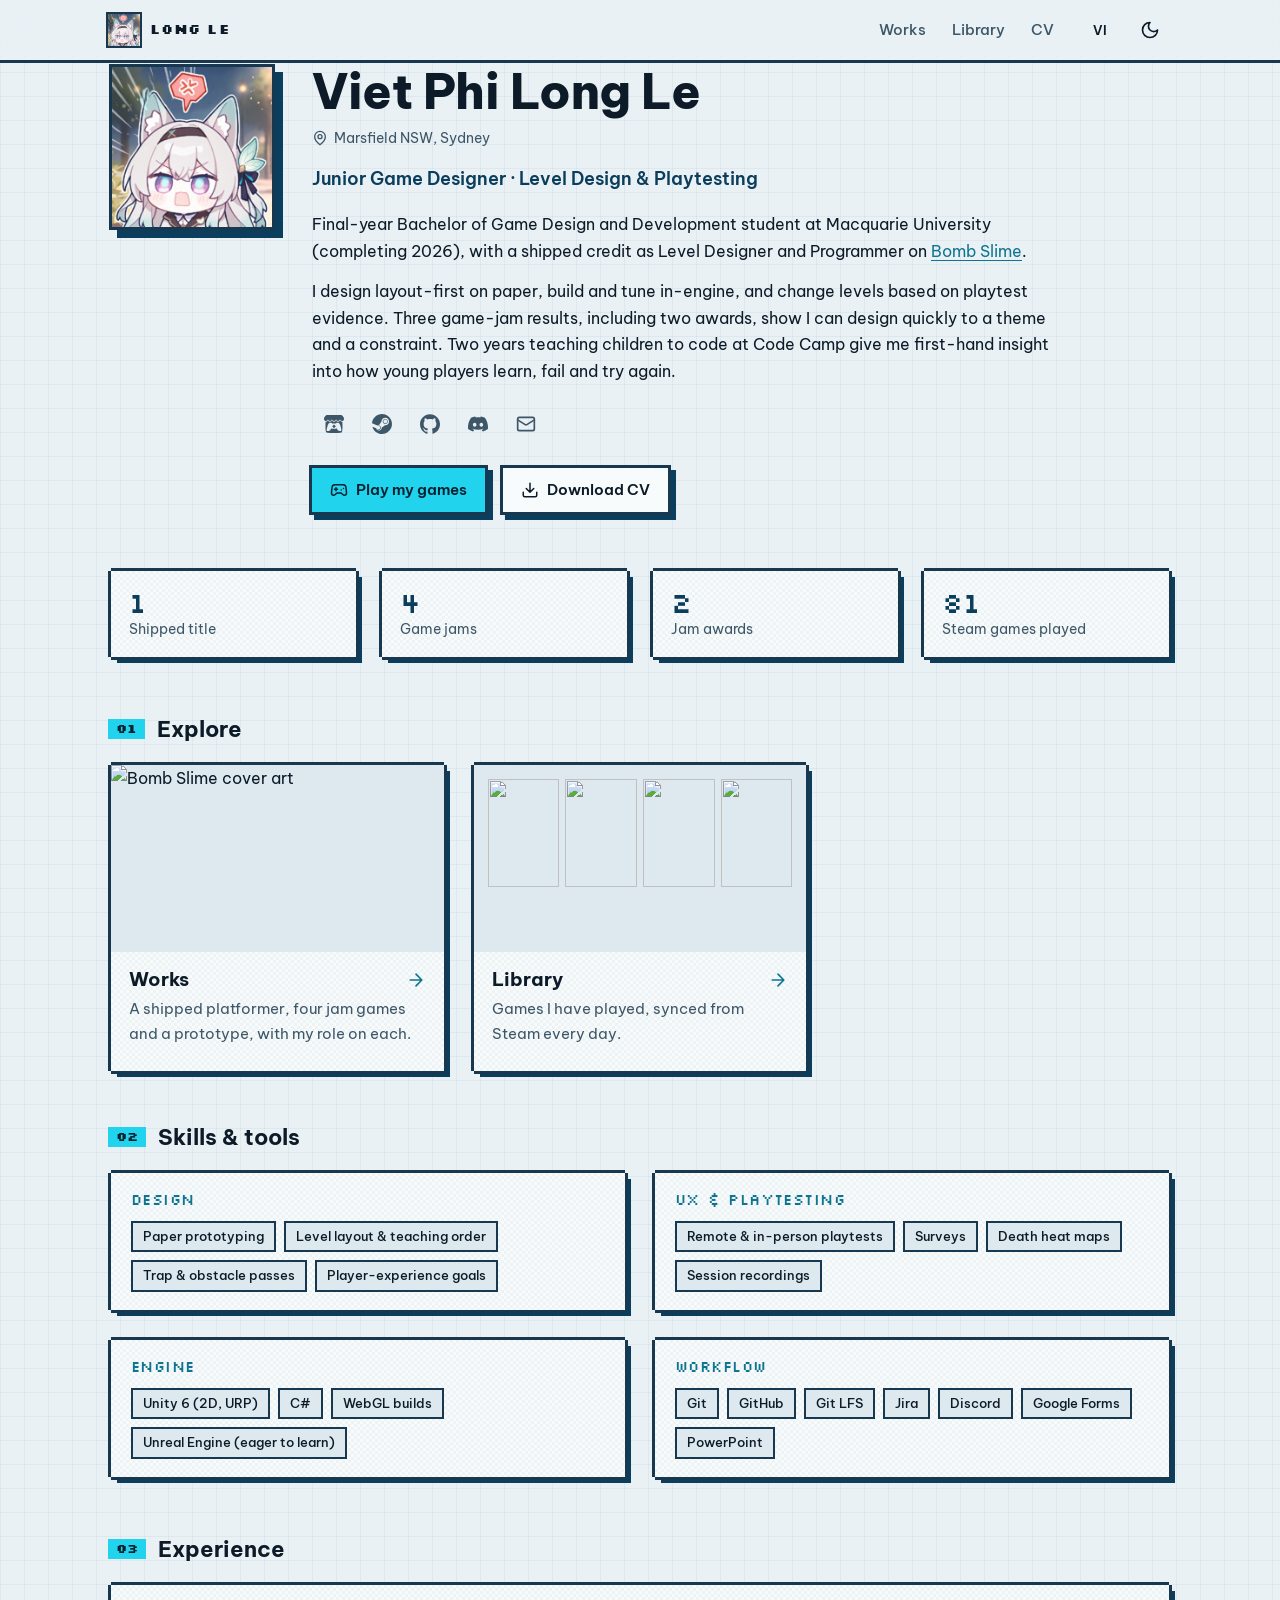
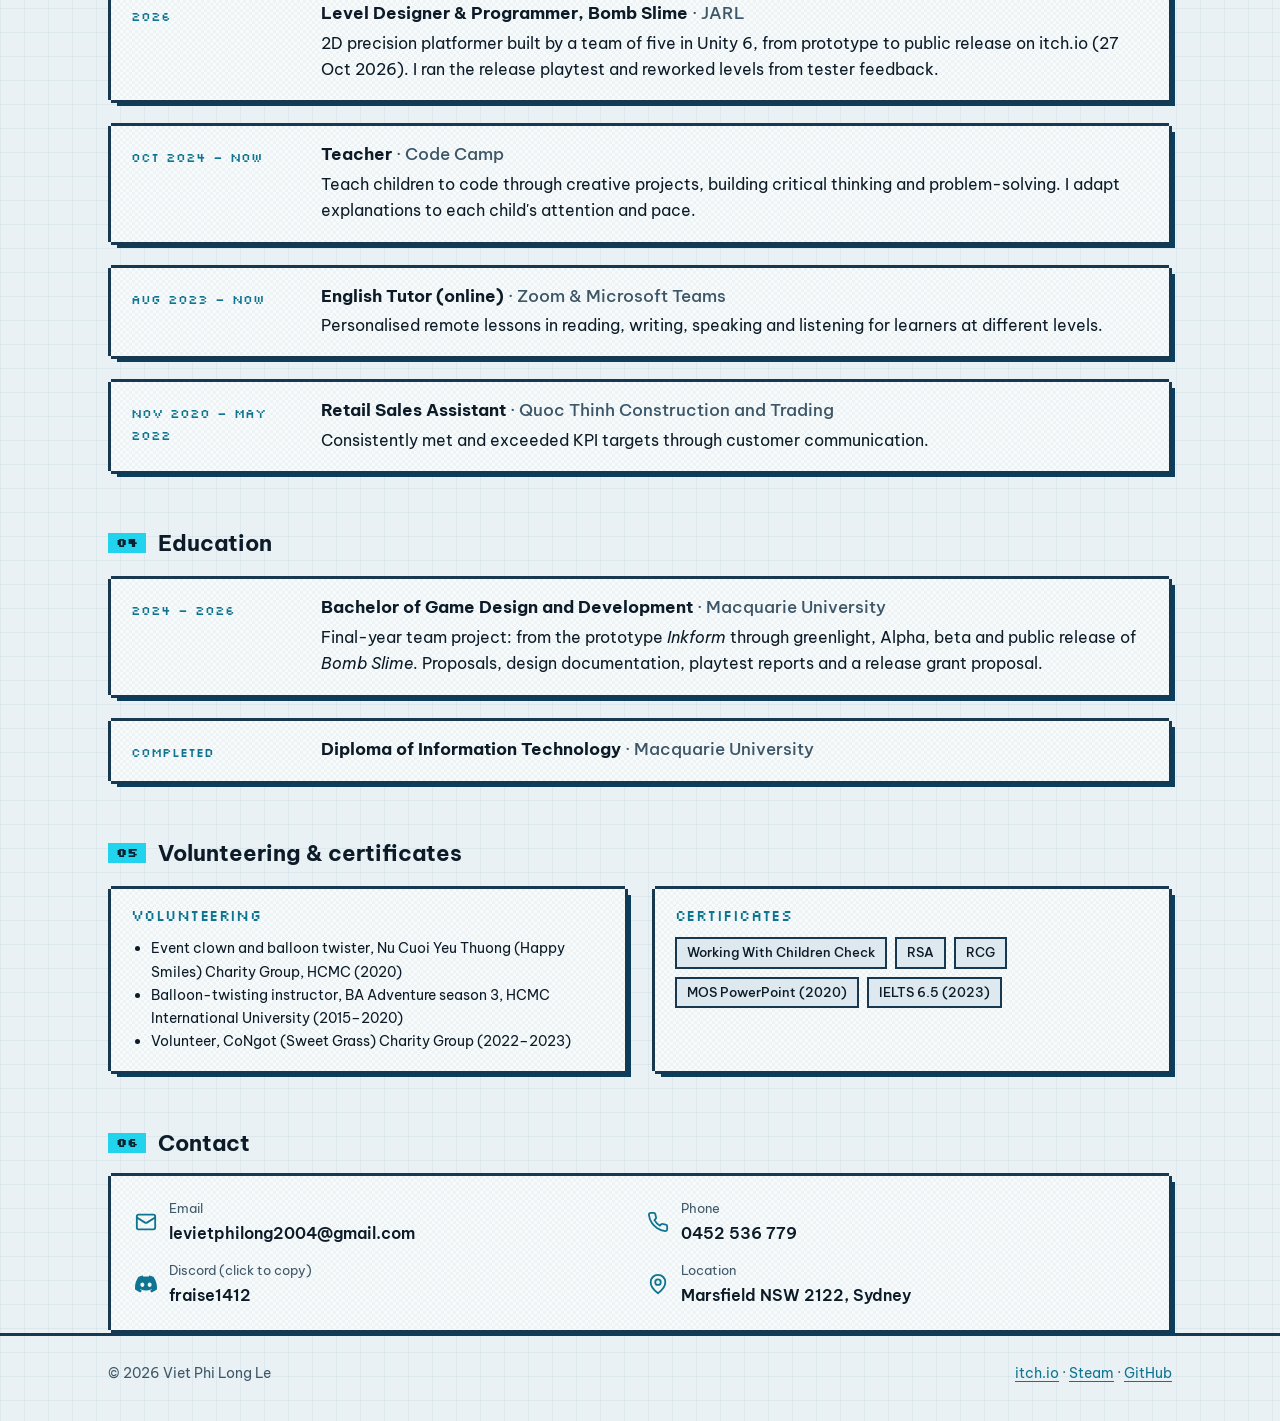
==== index.html @ 23b7ee4c "Initial portfolio site with Steam library sync Static HTML/CSS/JS portfolio (Home, Works, Library, h" ====
<!doctype html>
<html lang="en" data-title-key="home.title">
<head>
  <meta charset="utf-8">
  <meta name="viewport" content="width=device-width, initial-scale=1">
  <title>Viet Phi Long Le · Junior Game Designer</title>
  <meta name="description" content="Viet Phi Long Le: junior game designer in Sydney focused on level design and playtesting. Level Designer & Programmer on Bomb Slime.">
  <meta property="og:title" content="Viet Phi Long Le · Junior Game Designer">
  <meta property="og:description" content="Level design & playtesting. Shipped Bomb Slime (2026), three game jams, two awards.">
  <meta property="og:image" content="assets/avatar.jpg">
  <link rel="icon" href="assets/avatar.jpg">
  <script>
    (() => { let t = null; try { t = localStorage.getItem('theme'); } catch {}
      if (!t) t = matchMedia('(prefers-color-scheme: dark)').matches ? 'dark' : 'light';
      document.documentElement.dataset.theme = t; })();
  </script>
  <link rel="preconnect" href="https://fonts.googleapis.com">
  <link rel="preconnect" href="https://fonts.gstatic.com" crossorigin>
  <link href="https://fonts.googleapis.com/css2?family=Be+Vietnam+Pro:wght@400;500;600;700;800&family=Silkscreen&display=swap&subset=vietnamese" rel="stylesheet">
  <link rel="stylesheet" href="styles.css">
</head>
<body>
  <a class="skip" href="#main" data-i18n="nav.skip">Skip to content</a>

  <header class="site-header">
    <nav class="container nav" aria-label="Main">
      <a class="brand" href="./"><img src="assets/avatar.jpg" alt="" width="32" height="32"><span>Long Le</span></a>
      <ul class="nav-links">
        <li><a href="works.html" data-i18n="nav.works">Works</a></li>
        <li><a href="library.html" data-i18n="nav.library">Library</a></li>
        <li data-blog hidden><a href="blog.html" data-i18n="nav.blog">Blog</a></li>
        <li><a href="assets/Viet-Phi-Long-Le-CV.pdf" download data-i18n="nav.cv">CV</a></li>
      </ul>
      <div class="nav-tools">
        <button class="icon-btn" type="button" data-lang-toggle>VI</button>
        <button class="icon-btn" type="button" data-theme-toggle aria-label="Switch theme">
          <svg class="theme-icon-light" aria-hidden="true"><use href="#i-moon"/></svg>
          <svg class="theme-icon-dark" aria-hidden="true"><use href="#i-sun"/></svg>
        </button>
      </div>
    </nav>
  </header>

  <main id="main" class="container">
    <!-- Hero -->
    <section class="hero" aria-labelledby="name">
      <img class="avatar" src="assets/avatar.jpg" alt="Long's avatar" width="160" height="160" data-i18n-attr="alt:home.avatarAlt">
      <div>
        <h1 id="name">Viet Phi Long Le</h1>
        <div class="loc"><svg aria-hidden="true"><use href="#i-pin"/></svg><span data-i18n="home.loc">Marsfield NSW, Sydney</span></div>
        <p class="role" data-i18n="home.role">Junior Game Designer · Level Design &amp; Playtesting</p>
        <div class="intro">
          <p data-i18n-html="home.intro1">Final-year Bachelor of Game Design and Development student at Macquarie University (completing 2026), with a shipped credit as Level Designer and Programmer on <a href="works.html#bomb-slime">Bomb Slime</a>.</p>
          <p data-i18n="home.intro2">I design layout-first on paper, build and tune in-engine, and change levels based on playtest evidence. Three game-jam results, including two awards, show I can design quickly to a theme and a constraint. Two years teaching children to code at Code Camp give me first-hand insight into how young players learn, fail and try again.</p>
        </div>
        <div class="socials">
          <a class="icon-btn" href="https://lxzero1412.itch.io" target="_blank" rel="noopener" aria-label="itch.io"><svg aria-hidden="true"><use href="#i-itch"/></svg></a>
          <a class="icon-btn" href="https://steamcommunity.com/id/lxzero/" target="_blank" rel="noopener" aria-label="Steam"><svg aria-hidden="true"><use href="#i-steam"/></svg></a>
          <a class="icon-btn" href="https://github.com/Lxzero3101" target="_blank" rel="noopener" aria-label="GitHub"><svg aria-hidden="true"><use href="#i-github"/></svg></a>
          <button class="icon-btn" type="button" data-copy="fraise1412" aria-label="Copy Discord username fraise1412" data-i18n-attr="aria-label:home.discordCopy"><svg aria-hidden="true"><use href="#i-discord"/></svg></button>
          <a class="icon-btn" href="mailto:levietphilong2004@gmail.com" aria-label="Email"><svg aria-hidden="true"><use href="#i-mail"/></svg></a>
        </div>
        <div class="hero-cta">
          <a class="btn" href="https://lxzero1412.itch.io" target="_blank" rel="noopener"><svg aria-hidden="true"><use href="#i-gamepad"/></svg><span data-i18n="home.ctaPlay">Play my games</span></a>
          <a class="btn ghost" href="assets/Viet-Phi-Long-Le-CV.pdf" download><svg aria-hidden="true"><use href="#i-download"/></svg><span data-i18n="home.ctaCv">Download CV</span></a>
        </div>
      </div>
    </section>

    <!-- Stats -->
    <section class="section" aria-label="Highlights" data-i18n-attr="aria-label:home.highlights">
      <div class="stats">
        <div class="px stat"><div class="num">1</div><div class="lbl" data-i18n="home.statShipped">Shipped title</div></div>
        <div class="px stat"><div class="num">4</div><div class="lbl" data-i18n="home.statJams">Game jams</div></div>
        <div class="px stat"><div class="num">2</div><div class="lbl" data-i18n="home.statAwards">Jam awards</div></div>
        <div class="px stat"><div class="num" data-game-count>—</div><div class="lbl" data-i18n="home.statGames">Steam games played</div></div>
      </div>
    </section>

    <!-- Explore -->
    <section class="section" aria-labelledby="explore">
      <h2 class="section-title" id="explore"><span class="idx">01</span><span data-i18n="home.explore">Explore</span></h2>
      <div class="grid grid-3">
        <a class="px explore-card" href="works.html">
          <div class="cover"><img src="https://img.itch.zone/aW1nLzMxNDIzMzM5LnBuZw==/original/kqlQGv.png" alt="Bomb Slime cover art" loading="lazy"></div>
          <div class="body">
            <h3><span data-i18n="nav.works">Works</span><svg aria-hidden="true"><use href="#i-arrow"/></svg></h3>
            <p data-i18n="home.worksDesc">A shipped platformer, four jam games and a prototype, with my role on each.</p>
          </div>
        </a>
        <a class="px explore-card" href="library.html">
          <div class="cover mini-covers" data-mini-covers aria-hidden="true"><div></div><div></div><div></div><div></div></div>
          <div class="body">
            <h3><span data-i18n="nav.library">Library</span><svg aria-hidden="true"><use href="#i-arrow"/></svg></h3>
            <p data-i18n="home.libraryDesc">Games I have played, synced from Steam every day.</p>
          </div>
        </a>
        <a class="px explore-card" href="blog.html" data-blog hidden>
          <div class="body">
            <h3><span data-i18n="nav.blog">Blog</span><svg aria-hidden="true"><use href="#i-arrow"/></svg></h3>
            <p data-i18n="home.blogDesc">Devlogs, design notes and game reviews.</p>
          </div>
        </a>
      </div>
    </section>

    <!-- Skills -->
    <section class="section" aria-labelledby="skills">
      <h2 class="section-title" id="skills"><span class="idx">02</span><span data-i18n="home.skills">Skills &amp; tools</span></h2>
      <div class="grid grid-2">
        <div class="px skill-group">
          <h3 data-i18n="skills.design">Design</h3>
          <div class="tags">
            <span class="tag" data-i18n="skills.d1">Paper prototyping</span>
            <span class="tag" data-i18n="skills.d2">Level layout &amp; teaching order</span>
            <span class="tag" data-i18n="skills.d3">Trap &amp; obstacle passes</span>
            <span class="tag" data-i18n="skills.d4">Player-experience goals</span>
          </div>
        </div>
        <div class="px skill-group">
          <h3 data-i18n="skills.ux">UX &amp; playtesting</h3>
          <div class="tags">
            <span class="tag" data-i18n="skills.u1">Remote &amp; in-person playtests</span>
            <span class="tag" data-i18n="skills.u2">Surveys</span>
            <span class="tag" data-i18n="skills.u3">Death heat maps</span>
            <span class="tag" data-i18n="skills.u4">Session recordings</span>
          </div>
        </div>
        <div class="px skill-group">
          <h3 data-i18n="skills.engine">Engine</h3>
          <div class="tags">
            <span class="tag">Unity 6 (2D, URP)</span>
            <span class="tag">C#</span>
            <span class="tag" data-i18n="skills.e3">WebGL builds</span>
            <span class="tag" data-i18n="skills.e4">Unreal Engine (eager to learn)</span>
          </div>
        </div>
        <div class="px skill-group">
          <h3 data-i18n="skills.workflow">Workflow</h3>
          <div class="tags">
            <span class="tag">Git</span><span class="tag">GitHub</span><span class="tag">Git LFS</span>
            <span class="tag">Jira</span><span class="tag">Discord</span><span class="tag">Google Forms</span><span class="tag">PowerPoint</span>
          </div>
        </div>
      </div>
    </section>

    <!-- Experience -->
    <section class="section" aria-labelledby="experience">
      <h2 class="section-title" id="experience"><span class="idx">03</span><span data-i18n="home.experience">Experience</span></h2>
      <ol class="timeline">
        <li class="px tl-item">
          <div class="tl-date">2026</div>
          <div>
            <h3><span data-i18n="exp.bsRole">Level Designer &amp; Programmer, Bomb Slime</span> <span class="org">· JARL</span></h3>
            <p data-i18n="exp.bsDesc">2D precision platformer built by a team of five in Unity 6, from prototype to public release on itch.io (27 Oct 2026). I ran the release playtest and reworked levels from tester feedback.</p>
          </div>
        </li>
        <li class="px tl-item">
          <div class="tl-date" data-i18n="exp.ccDate">Oct 2024 – now</div>
          <div>
            <h3><span data-i18n="exp.ccRole">Teacher</span> <span class="org">· Code Camp</span></h3>
            <p data-i18n="exp.ccDesc">Teach children to code through creative projects, building critical thinking and problem-solving. I adapt explanations to each child's attention and pace.</p>
          </div>
        </li>
        <li class="px tl-item">
          <div class="tl-date" data-i18n="exp.etDate">Aug 2023 – now</div>
          <div>
            <h3><span data-i18n="exp.etRole">English Tutor (online)</span> <span class="org">· Zoom &amp; Microsoft Teams</span></h3>
            <p data-i18n="exp.etDesc">Personalised remote lessons in reading, writing, speaking and listening for learners at different levels.</p>
          </div>
        </li>
        <li class="px tl-item">
          <div class="tl-date" data-i18n="exp.rsDate">Nov 2020 – May 2022</div>
          <div>
            <h3><span data-i18n="exp.rsRole">Retail Sales Assistant</span> <span class="org">· Quoc Thinh Construction and Trading</span></h3>
            <p data-i18n="exp.rsDesc">Consistently met and exceeded KPI targets through customer communication.</p>
          </div>
        </li>
      </ol>
    </section>

    <!-- Education -->
    <section class="section" aria-labelledby="education">
      <h2 class="section-title" id="education"><span class="idx">04</span><span data-i18n="home.education">Education</span></h2>
      <ol class="timeline">
        <li class="px tl-item">
          <div class="tl-date">2024 – 2026</div>
          <div>
            <h3><span data-i18n="edu.bRole">Bachelor of Game Design and Development</span> <span class="org">· Macquarie University</span></h3>
            <p data-i18n-html="edu.bDesc">Final-year team project: from the prototype <em>Inkform</em> through greenlight, Alpha, beta and public release of <em>Bomb Slime</em>. Proposals, design documentation, playtest reports and a release grant proposal.</p>
          </div>
        </li>
        <li class="px tl-item">
          <div class="tl-date" data-i18n="edu.dDate">Completed</div>
          <div>
            <h3><span data-i18n="edu.dRole">Diploma of Information Technology</span> <span class="org">· Macquarie University</span></h3>
          </div>
        </li>
      </ol>
    </section>

    <!-- Volunteering -->
    <section class="section" aria-labelledby="volunteering">
      <h2 class="section-title" id="volunteering"><span class="idx">05</span><span data-i18n="home.volunteering">Volunteering &amp; certificates</span></h2>
      <div class="grid grid-2">
        <div class="px skill-group">
          <h3 data-i18n="vol.title">Volunteering</h3>
          <ul class="small" style="margin:0;padding-left:20px">
            <li data-i18n="vol.v1">Event clown and balloon twister, Nu Cuoi Yeu Thuong (Happy Smiles) Charity Group, HCMC (2020)</li>
            <li data-i18n="vol.v2">Balloon-twisting instructor, BA Adventure season 3, HCMC International University (2015–2020)</li>
            <li data-i18n="vol.v3">Volunteer, CoNgot (Sweet Grass) Charity Group (2022–2023)</li>
          </ul>
        </div>
        <div class="px skill-group">
          <h3 data-i18n="vol.certs">Certificates</h3>
          <div class="tags">
            <span class="tag" data-i18n="vol.c1">Working With Children Check</span>
            <span class="tag">RSA</span><span class="tag">RCG</span>
            <span class="tag">MOS PowerPoint (2020)</span>
            <span class="tag">IELTS 6.5 (2023)</span>
          </div>
        </div>
      </div>
    </section>

    <!-- Contact -->
    <section class="section" aria-labelledby="contact">
      <h2 class="section-title" id="contact"><span class="idx">06</span><span data-i18n="home.contact">Contact</span></h2>
      <div class="px contact">
        <div class="contact-row"><svg aria-hidden="true"><use href="#i-mail"/></svg><div><span class="k" data-i18n="contact.email">Email</span><a class="v" href="mailto:levietphilong2004@gmail.com">levietphilong2004@gmail.com</a></div></div>
        <div class="contact-row"><svg aria-hidden="true"><use href="#i-phone"/></svg><div><span class="k" data-i18n="contact.phone">Phone</span><a class="v" href="tel:+61452536779">0452 536 779</a></div></div>
        <div class="contact-row"><svg aria-hidden="true"><use href="#i-discord"/></svg><div><span class="k" data-i18n="contact.discord">Discord (click to copy)</span><button class="v copy-btn" type="button" data-copy="fraise1412">fraise1412</button></div></div>
        <div class="contact-row"><svg aria-hidden="true"><use href="#i-pin"/></svg><div><span class="k" data-i18n="contact.location">Location</span><span class="v">Marsfield NSW 2122, Sydney</span></div></div>
      </div>
    </section>
  </main>

  <footer class="site-footer">
    <div class="container">
      <span>© <span data-year>2026</span> Viet Phi Long Le</span>
      <span><a href="https://lxzero1412.itch.io" target="_blank" rel="noopener">itch.io</a> · <a href="https://steamcommunity.com/id/lxzero/" target="_blank" rel="noopener">Steam</a> · <a href="https://github.com/Lxzero3101" target="_blank" rel="noopener">GitHub</a></span>
    </div>
  </footer>

  <script src="i18n.js"></script>
  <script src="script.js"></script>
  <script>
    // Home: show Steam game count + four most recently played covers.
    fetch('data/steam-library.json').then((r) => r.json()).then((games) => {
      document.querySelector('[data-game-count]').textContent = games.length;
      const recent = [...games].sort((a, b) => (b.lastPlayedAt || '').localeCompare(a.lastPlayedAt || '')).slice(0, 4);
      document.querySelectorAll('[data-mini-covers] div').forEach((cell, i) => {
        const g = recent[i]; if (!g) return;
        const img = new Image(); img.alt = ''; img.loading = 'lazy'; img.src = g.cover;
        img.onerror = () => { if (img.src !== g.coverFallback) img.src = g.coverFallback; };
        cell.append(img);
      });
    }).catch(() => {});
  </script>
</body>
</html>
---- styles.css ----
/* ==========================================================================
   Viet Phi Long Le — portfolio
   Palette: dark blue + cyan with soft black/white. Pixel-framed boxes.
   ========================================================================== */

:root {
  --bg: #e9f1f5;
  --bg-grid: rgba(11, 61, 92, 0.05);
  --surface: #f8fbfc;
  --surface-2: #dde9ef;
  --text: #0c1b27;
  --muted: #3e5768;
  --line: #17384f;
  --shadow: #0b3d5c;
  --primary: #0b3d5c;
  --accent: #0e7490;          /* cyan for text on light: 5.4:1 */
  --accent-fill: #22d3ee;     /* cyan fill, always with dark text */
  --on-accent: #062230;
  --dither: rgba(11, 61, 92, 0.045);
  --focus: #0891b2;
  --px: 3px;                  /* pixel unit for frames */
  --radius: 0;
  --maxw: 1120px;
  --font: "Be Vietnam Pro", system-ui, -apple-system, "Segoe UI", sans-serif;
  --font-px: "Silkscreen", "Be Vietnam Pro", monospace;
  color-scheme: light;
}

@media (prefers-color-scheme: dark) {
  :root:not([data-theme="light"]) {
    --bg: #0b1520;
    --bg-grid: rgba(34, 211, 238, 0.035);
    --surface: #112131;
    --surface-2: #18304a;
    --text: #dce9f0;
    --muted: #9db4c4;
    --line: #2c5470;
    --shadow: #040a10;
    --primary: #7fd8ec;
    --accent: #5fdcf0;
    --accent-fill: #22d3ee;
    --on-accent: #062230;
    --dither: rgba(127, 216, 236, 0.035);
    --focus: #67e8f9;
    color-scheme: dark;
  }
}
:root[data-theme="dark"] {
  --bg: #0b1520;
  --bg-grid: rgba(34, 211, 238, 0.035);
  --surface: #112131;
  --surface-2: #18304a;
  --text: #dce9f0;
  --muted: #9db4c4;
  --line: #2c5470;
  --shadow: #040a10;
  --primary: #7fd8ec;
  --accent: #5fdcf0;
  --accent-fill: #22d3ee;
  --on-accent: #062230;
  --dither: rgba(127, 216, 236, 0.035);
  --focus: #67e8f9;
  color-scheme: dark;
}

/* ---------- base ---------- */
*, *::before, *::after { box-sizing: border-box; }
html { -webkit-text-size-adjust: 100%; scroll-behavior: smooth; }
body {
  margin: 0;
  font-family: var(--font);
  font-size: 16px;
  line-height: 1.65;
  color: var(--text);
  background-color: var(--bg);
  background-image:
    linear-gradient(var(--bg-grid) 1px, transparent 1px),
    linear-gradient(90deg, var(--bg-grid) 1px, transparent 1px);
  background-size: 24px 24px;
  transition: background-color .2s ease, color .2s ease;
}
img { max-width: 100%; display: block; }
a { color: var(--accent); text-underline-offset: 3px; }
a:hover { color: var(--primary); }
h1, h2, h3 { line-height: 1.2; margin: 0; color: var(--text); }
p { margin: 0 0 .9em; }
:focus-visible { outline: 3px solid var(--focus); outline-offset: 3px; }
[hidden] { display: none !important; }
/* The pixel font has no Vietnamese diacritics, so translated labels use the body font. */
:lang(vi) .tl-date, :lang(vi) .skill-group h3 { font-family: var(--font); font-weight: 700; letter-spacing: 0; }
.sr-only { position: absolute; width: 1px; height: 1px; overflow: hidden; clip: rect(0 0 0 0); white-space: nowrap; }
.skip { position: absolute; left: 16px; top: -60px; z-index: 50; padding: 8px 12px; background: var(--accent-fill); color: var(--on-accent); }
.skip:focus { top: 12px; }

.container { width: 100%; max-width: var(--maxw); margin: 0 auto; padding: 0 16px; }
@media (min-width: 768px) { .container { padding: 0 28px; } }

/* ---------- pixel frame ---------- */
/* Notched-corner pixel border + hard drop shadow, done with box-shadow so it never shifts layout. */
.px {
  position: relative;
  background-color: var(--surface);
  background-image: conic-gradient(var(--dither) 25%, transparent 0 50%, var(--dither) 0 75%, transparent 0);
  background-size: 6px 6px;
  margin: var(--px);
  box-shadow:
    0 calc(var(--px) * -1) 0 0 var(--line),
    0 var(--px) 0 0 var(--line),
    calc(var(--px) * -1) 0 0 0 var(--line),
    var(--px) 0 0 0 var(--line),
    calc(var(--px) * 2) calc(var(--px) * 2) 0 0 var(--shadow);
}
a.px, .px.is-link {
  display: block; color: inherit; text-decoration: none; cursor: pointer;
  transition: transform .18s ease, box-shadow .18s ease;
}
a.px:hover, .px.is-link:hover {
  transform: translate(-2px, -2px);
  box-shadow:
    0 calc(var(--px) * -1) 0 0 var(--accent),
    0 var(--px) 0 0 var(--accent),
    calc(var(--px) * -1) 0 0 0 var(--accent),
    var(--px) 0 0 0 var(--accent),
    calc(var(--px) * 3) calc(var(--px) * 3) 0 0 var(--shadow);
}

/* ---------- header ---------- */
.site-header {
  position: sticky; top: 0; z-index: 30;
  background: color-mix(in srgb, var(--bg) 88%, transparent);
  backdrop-filter: blur(8px);
  border-bottom: var(--px) solid var(--line);
}
.nav { display: flex; align-items: center; gap: 12px; min-height: 60px; flex-wrap: wrap; }
.brand { display: flex; align-items: center; gap: 10px; text-decoration: none; color: var(--text); font-weight: 700; margin-right: auto; }
.brand img { width: 32px; height: 32px; image-rendering: auto; box-shadow: 0 0 0 2px var(--line); }
.brand span { font-family: var(--font-px); font-size: 14px; letter-spacing: .02em; }
.nav-links { display: flex; gap: 2px; list-style: none; margin: 0; padding: 0; }
.nav-links a {
  display: inline-flex; align-items: center; min-height: 44px; padding: 0 12px;
  color: var(--muted); text-decoration: none; font-weight: 500; font-size: 15px;
}
.nav-links a:hover { color: var(--text); }
.nav-links a[aria-current="page"] { color: var(--text); box-shadow: inset 0 -3px 0 var(--accent-fill); }
.nav-tools { display: flex; gap: 6px; }
.icon-btn {
  display: inline-flex; align-items: center; justify-content: center; gap: 6px;
  min-width: 44px; height: 44px; padding: 0 10px; border: 0; cursor: pointer;
  background: transparent; color: var(--text); font: 600 13px var(--font);
  transition: background-color .15s ease;
}
.icon-btn:hover { background: var(--surface-2); }
.icon-btn svg { width: 20px; height: 20px; }
.theme-icon-dark { display: none; }
:root[data-theme="dark"] .theme-icon-dark { display: block; }
:root[data-theme="dark"] .theme-icon-light { display: none; }
@media (max-width: 640px) {
  .nav { padding-bottom: 4px; }
  .nav-links { order: 3; width: 100%; overflow-x: auto; margin: 0 -8px; }
}

/* ---------- common ---------- */
main { padding: 40px 0 64px; }
.section { margin-top: 56px; }
.section-title {
  display: flex; align-items: center; gap: 12px;
  font-size: 22px; font-weight: 700; margin-bottom: 20px;
}
.section-title .idx { font-family: var(--font-px); font-size: 13px; color: var(--on-accent); background: var(--accent-fill); padding: 2px 8px; }
.muted { color: var(--muted); }
.small { font-size: 14px; }
.tag {
  display: inline-block; padding: 3px 10px; font-size: 13px; font-weight: 500;
  background: var(--surface-2); color: var(--text);
  box-shadow: 0 0 0 2px var(--line);
  margin: 2px;
}
.tags { display: flex; flex-wrap: wrap; gap: 8px; }
.badge {
  display: inline-block; padding: 2px 8px; font-size: 12px; font-weight: 700;
  background: var(--accent-fill); color: var(--on-accent); letter-spacing: .02em;
}
.badge.dark { background: var(--text); color: var(--bg); }
.btn {
  display: inline-flex; align-items: center; gap: 8px; min-height: 44px; padding: 0 18px;
  font: 600 15px var(--font); text-decoration: none; cursor: pointer; border: 0;
  background: var(--accent-fill); color: var(--on-accent);
  box-shadow: 0 0 0 var(--px) var(--line), 5px 5px 0 var(--px) var(--shadow);
  transition: transform .15s ease, box-shadow .15s ease;
}
.btn:hover { color: var(--on-accent); transform: translate(-2px, -2px); box-shadow: 0 0 0 var(--px) var(--line), 7px 7px 0 var(--px) var(--shadow); }
.btn.ghost { background: var(--surface); color: var(--text); }
.btn svg { width: 18px; height: 18px; }
.grid { display: grid; gap: 24px; }
@media (min-width: 720px) { .grid-2 { grid-template-columns: repeat(2, 1fr); } .grid-3 { grid-template-columns: repeat(3, 1fr); } }
@media (min-width: 720px) and (max-width: 979px) { .grid-3 { grid-template-columns: repeat(2, 1fr); } }

/* ---------- hero ---------- */
.hero { display: grid; gap: 28px; align-items: start; }
@media (min-width: 760px) { .hero { grid-template-columns: 168px 1fr; gap: 36px; } }
.avatar { width: 136px; height: 136px; box-shadow: 0 0 0 var(--px) var(--line), 8px 8px 0 var(--px) var(--shadow); margin: 4px; }
@media (min-width: 760px) { .avatar { width: 160px; height: 160px; } }
.hero h1 { font-size: clamp(32px, 6vw, 48px); font-weight: 800; letter-spacing: -.01em; }
.hero .role { font-size: 18px; font-weight: 600; margin: 10px 0 18px; color: var(--primary); }
.hero .loc { display: inline-flex; align-items: center; gap: 6px; color: var(--muted); font-size: 14px; margin-top: 6px; }
.hero .loc svg { width: 16px; height: 16px; }
.hero .intro { max-width: 68ch; color: var(--text); }
.socials { display: flex; flex-wrap: wrap; gap: 4px; margin: 18px 0 22px; }
.socials a, .socials button { color: var(--muted); }
.socials a:hover, .socials button:hover { color: var(--text); }
.hero-cta { display: flex; flex-wrap: wrap; gap: 18px; }
.toast {
  position: fixed; left: 50%; bottom: 24px; transform: translateX(-50%); z-index: 40;
  background: var(--text); color: var(--bg); padding: 10px 16px; font-weight: 600; font-size: 14px;
  opacity: 0; pointer-events: none; transition: opacity .2s ease;
}
.toast.show { opacity: 1; }

/* stats strip */
.stats { display: grid; grid-template-columns: repeat(2, 1fr); gap: 20px; }
@media (min-width: 720px) { .stats { grid-template-columns: repeat(4, 1fr); } }
.stat { padding: 16px 18px; }
.stat .num { font-family: var(--font-px); font-size: 28px; line-height: 1.1; color: var(--primary); }
.stat .lbl { font-size: 14px; color: var(--muted); }

/* explore cards */
.explore-card { padding: 0; overflow: hidden; height: 100%; }
.explore-card .cover { aspect-ratio: 16 / 9; background: var(--surface-2); overflow: hidden; }
.explore-card .cover img { width: 100%; height: 100%; object-fit: cover; image-rendering: pixelated; }
.explore-card .body { padding: 16px 18px 18px; }
.explore-card h3 { display: flex; align-items: center; justify-content: space-between; gap: 8px; font-size: 19px; }
.explore-card h3 svg { width: 20px; height: 20px; color: var(--accent); flex: none; }
.explore-card p { color: var(--muted); font-size: 15px; margin: 6px 0 0; }
.mini-covers { display: grid; grid-template-columns: repeat(4, 1fr); gap: 6px; padding: 14px 14px 0; aspect-ratio: auto; }
.mini-covers div { aspect-ratio: 2 / 3; background: var(--surface-2); overflow: hidden; }
.mini-covers img { width: 100%; height: 100%; object-fit: cover; }

/* skills */
.skill-group { padding: 18px 20px; }
.skill-group h3 { font-size: 15px; font-family: var(--font-px); color: var(--accent); margin-bottom: 12px; font-weight: 400; letter-spacing: .03em; }

/* timeline */
.timeline { list-style: none; margin: 0; padding: 0; display: grid; gap: 20px; }
.tl-item { display: grid; gap: 6px; padding: 18px 20px; }
@media (min-width: 720px) { .tl-item { grid-template-columns: 170px 1fr; gap: 20px; } }
.tl-date { font-family: var(--font-px); font-size: 13px; color: var(--accent); padding-top: 3px; }
.tl-item h3 { font-size: 17px; }
.tl-item .org { color: var(--muted); font-weight: 500; }
.tl-item p { margin: 6px 0 0; }
.tl-item ul { margin: 8px 0 0; padding-left: 20px; }
.tl-item li { margin-bottom: 4px; }

/* contact */
.contact { padding: 22px 24px; display: grid; gap: 14px; }
@media (min-width: 720px) { .contact { grid-template-columns: repeat(2, 1fr); } }
.contact-row { display: flex; align-items: center; gap: 12px; min-height: 44px; }
.contact-row svg { width: 22px; height: 22px; color: var(--accent); flex: none; }
.contact-row .k { display: block; font-size: 13px; color: var(--muted); }
.contact-row .v { font-weight: 600; color: var(--text); word-break: break-word; }
.contact-row a.v { text-decoration: none; }
.contact-row a.v:hover { color: var(--accent); }
.copy-btn { border: 0; background: none; padding: 0; font: inherit; cursor: pointer; text-align: left; }

/* ---------- page header ---------- */
.page-head h1 { font-size: clamp(30px, 5vw, 42px); font-weight: 800; }
.page-head p { color: var(--muted); margin-top: 8px; font-size: 17px; }

/* ---------- works ---------- */
.feature { display: grid; overflow: hidden; }
@media (min-width: 900px) { .feature { grid-template-columns: 1.05fr 1fr; } }
.feature .cover { background: var(--surface-2); min-height: 220px; }
.feature .cover img { width: 100%; height: 100%; object-fit: cover; image-rendering: pixelated; }
.feature .body { padding: 24px; }
.feature h2 { font-size: 26px; margin: 8px 0 4px; }
.feature .meta { color: var(--muted); font-size: 15px; margin-bottom: 14px; }
.feature ul { padding-left: 20px; margin: 0 0 18px; }
.feature li { margin-bottom: 8px; }
.work-card { overflow: hidden; display: flex; flex-direction: column; height: 100%; }
.work-card .cover { aspect-ratio: 315 / 250; background: var(--surface-2); }
.work-card .cover img { width: 100%; height: 100%; object-fit: cover; }
.work-card .cover.blank { display: flex; align-items: center; justify-content: center; font-family: var(--font-px); color: var(--muted); font-size: 22px; }
.work-card .body { padding: 16px 18px 20px; display: flex; flex-direction: column; gap: 8px; flex: 1; }
.work-card h3 { font-size: 19px; }
.work-card .meta { font-size: 14px; color: var(--muted); }
.work-card .lesson { font-size: 15px; border-left: var(--px) solid var(--accent-fill); padding-left: 10px; color: var(--muted); }
.work-card .play { margin-top: auto; padding-top: 6px; font-weight: 600; display: inline-flex; align-items: center; gap: 6px; }
.work-card .play svg { width: 16px; height: 16px; }

/* ---------- library ---------- */
.toolbar { display: flex; flex-wrap: wrap; align-items: center; gap: 12px; margin: 28px 0 22px; }
.filters { display: flex; flex-wrap: wrap; gap: 8px; }
.chip {
  min-height: 40px; padding: 0 14px; border: 0; cursor: pointer;
  font: 600 14px var(--font); color: var(--text); background: var(--surface);
  box-shadow: 0 0 0 2px var(--line);
  transition: background-color .15s ease;
}
.chip:hover { background: var(--surface-2); }
.chip[aria-pressed="true"] { background: var(--accent-fill); color: var(--on-accent); }
.chip .n { font-family: var(--font-px); font-size: 11px; margin-left: 4px; opacity: .8; }
.toolbar .spacer { flex: 1; }
.field { display: flex; align-items: center; gap: 8px; font-size: 14px; color: var(--muted); }
.field input, .field select {
  min-height: 40px; padding: 0 10px; font: 15px var(--font); color: var(--text);
  background: var(--surface); border: 0; box-shadow: 0 0 0 2px var(--line);
}
.field input { width: 180px; }
.games { display: grid; grid-template-columns: repeat(2, 1fr); gap: 20px; }
@media (min-width: 560px) { .games { grid-template-columns: repeat(3, 1fr); } }
@media (min-width: 860px) { .games { grid-template-columns: repeat(4, 1fr); } }
@media (min-width: 1080px) { .games { grid-template-columns: repeat(5, 1fr); } }
.game { overflow: hidden; }
.game a { color: inherit; text-decoration: none; display: block; }
.game .cover { position: relative; aspect-ratio: 2 / 3; background: var(--surface-2); overflow: hidden; }
.game .cover img { width: 100%; height: 100%; object-fit: cover; }
.game .cover img.wide { object-position: left center; }
.game .badge { position: absolute; top: 8px; left: 8px; }
.game .rating { position: absolute; top: 8px; right: 8px; font-family: var(--font-px); font-size: 12px; }
.game .info { padding: 10px 12px 12px; }
.game h3 { font-size: 15px; font-weight: 600; line-height: 1.3; overflow: hidden; text-overflow: ellipsis; white-space: nowrap; }
.game .hours { font-size: 13px; color: var(--muted); }
.game .note { font-size: 13px; color: var(--muted); margin-top: 4px; }
.empty { padding: 40px 24px; text-align: center; color: var(--muted); }
.sync-note { font-size: 13px; color: var(--muted); margin-top: 10px; }

/* ---------- footer ---------- */
.site-footer { border-top: var(--px) solid var(--line); padding: 26px 0 36px; color: var(--muted); font-size: 14px; }
.site-footer .container { display: flex; flex-wrap: wrap; gap: 10px 24px; justify-content: space-between; }

@media (prefers-reduced-motion: reduce) {
  *, *::before, *::after { transition: none !important; animation: none !important; scroll-behavior: auto !important; }
  a.px:hover, .px.is-link:hover, .btn:hover { transform: none; }
}
.game .no-cover {
  position: absolute; inset: 0; display: flex; align-items: center; justify-content: center; padding: 12px;
  text-align: center; font-weight: 700; color: var(--muted); background: var(--surface-2);
}
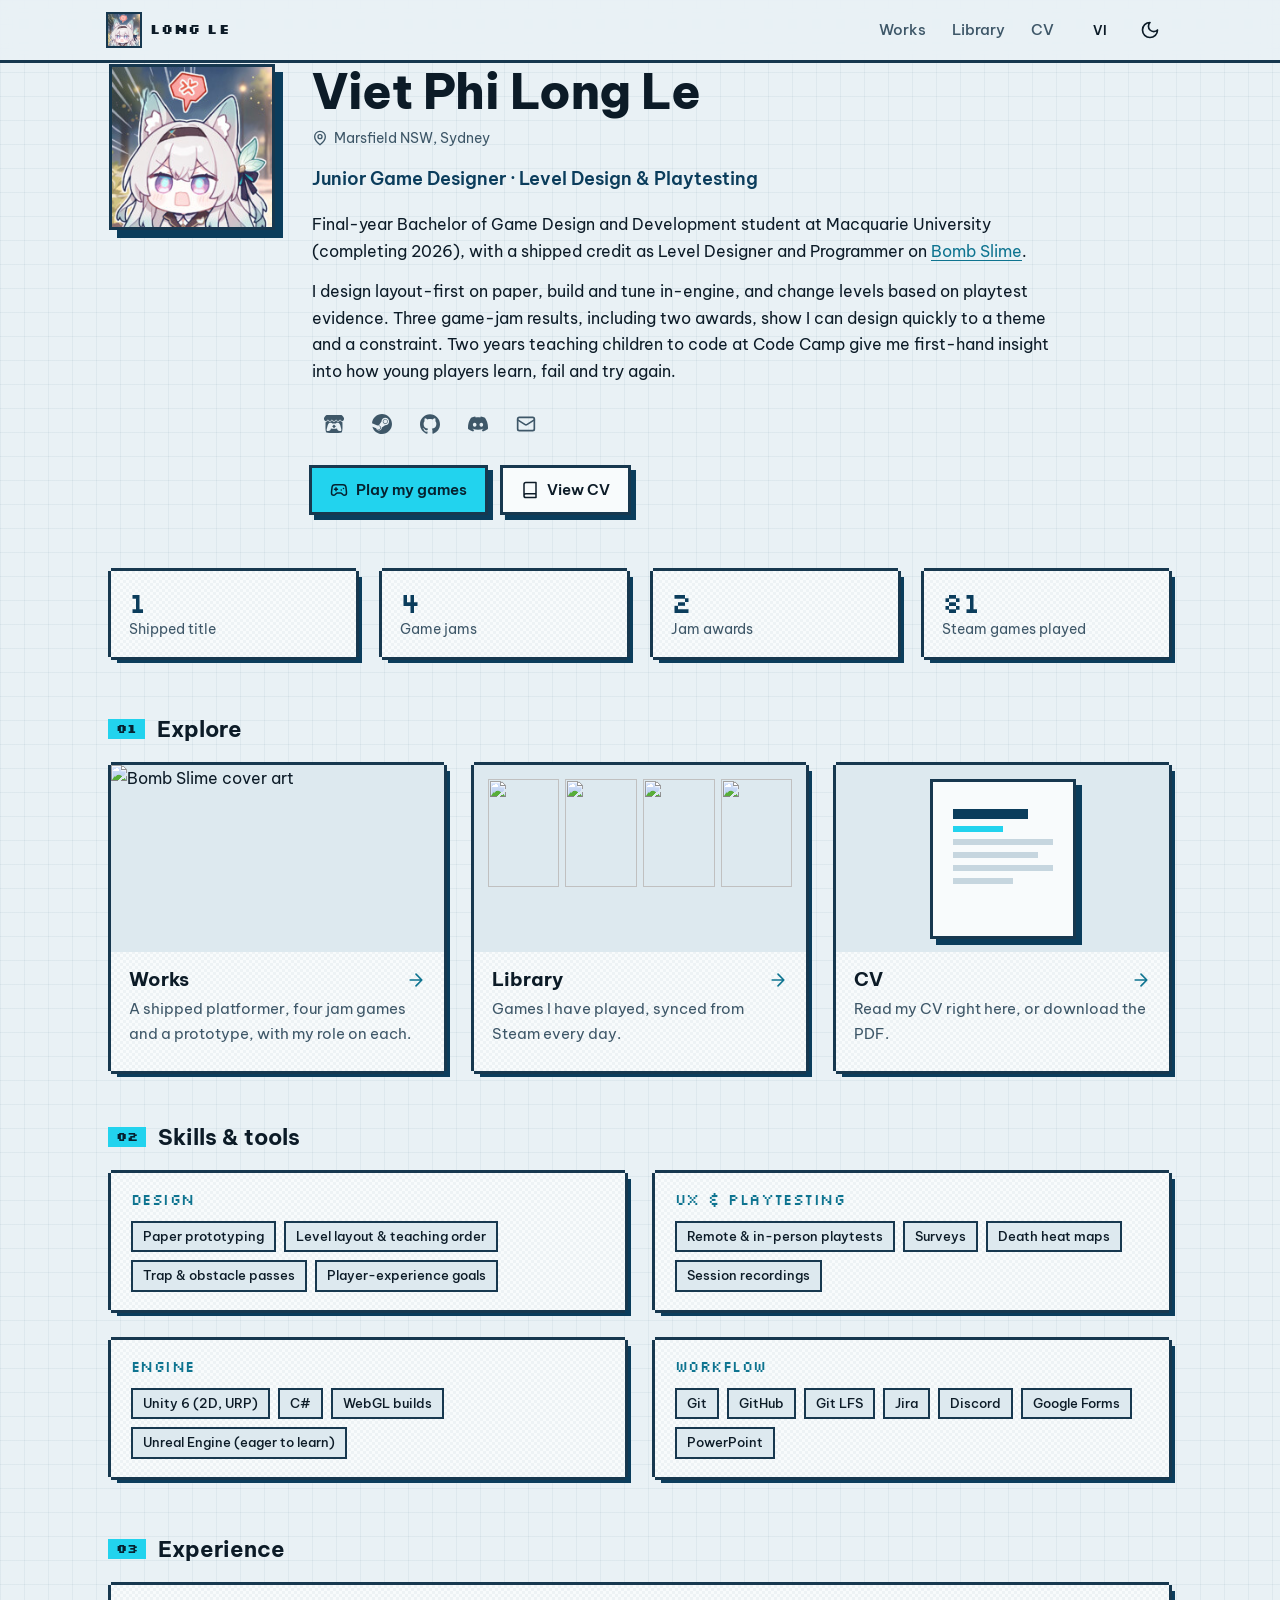
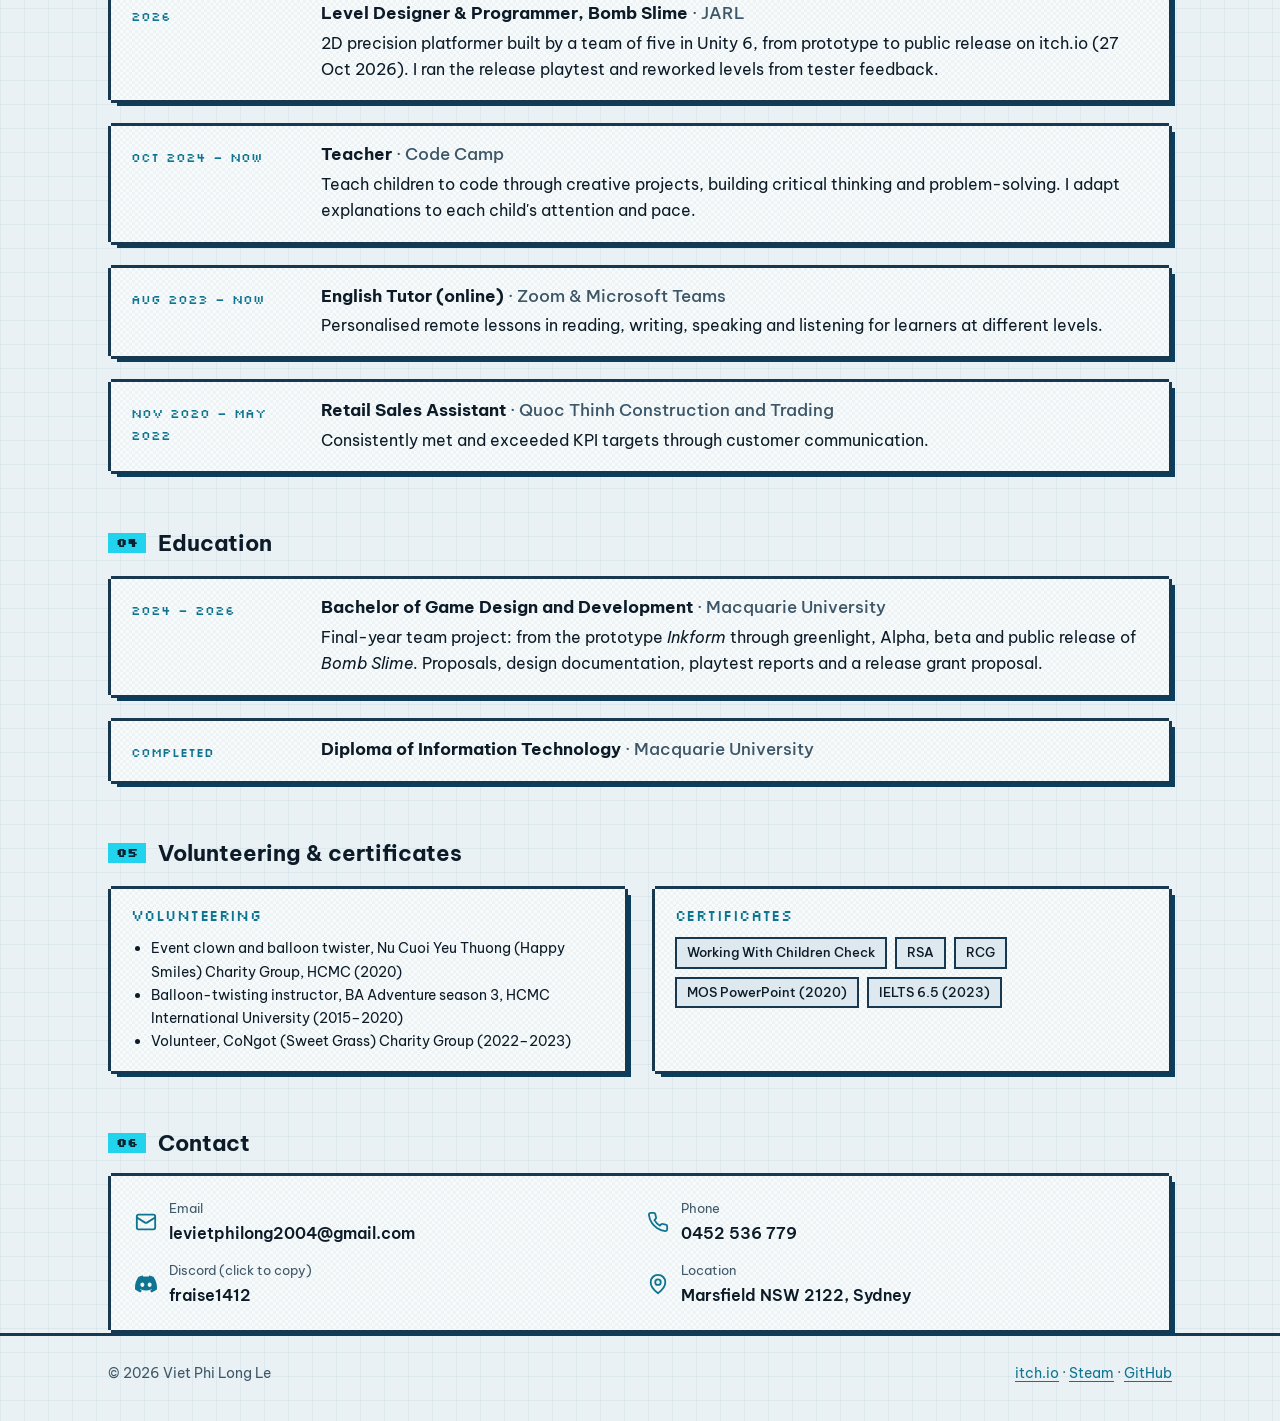
==== commit d6501cae: "Add CV viewer page, CV explore card and Vietnamese name The CV link now opens an in-page PDF viewer " ====
--- a/index.html
+++ b/index.html
@@ -29,7 +29,7 @@
         <li><a href="works.html" data-i18n="nav.works">Works</a></li>
         <li><a href="library.html" data-i18n="nav.library">Library</a></li>
         <li data-blog hidden><a href="blog.html" data-i18n="nav.blog">Blog</a></li>
-        <li><a href="assets/Viet-Phi-Long-Le-CV.pdf" download data-i18n="nav.cv">CV</a></li>
+        <li><a href="cv.html" data-i18n="nav.cv">CV</a></li>
       </ul>
       <div class="nav-tools">
         <button class="icon-btn" type="button" data-lang-toggle>VI</button>
@@ -46,7 +46,7 @@
     <section class="hero" aria-labelledby="name">
       <img class="avatar" src="assets/avatar.jpg" alt="Long's avatar" width="160" height="160" data-i18n-attr="alt:home.avatarAlt">
       <div>
-        <h1 id="name">Viet Phi Long Le</h1>
+        <h1 id="name" data-i18n="name">Viet Phi Long Le</h1>
         <div class="loc"><svg aria-hidden="true"><use href="#i-pin"/></svg><span data-i18n="home.loc">Marsfield NSW, Sydney</span></div>
         <p class="role" data-i18n="home.role">Junior Game Designer · Level Design &amp; Playtesting</p>
         <div class="intro">
@@ -62,7 +62,7 @@
         </div>
         <div class="hero-cta">
           <a class="btn" href="https://lxzero1412.itch.io" target="_blank" rel="noopener"><svg aria-hidden="true"><use href="#i-gamepad"/></svg><span data-i18n="home.ctaPlay">Play my games</span></a>
-          <a class="btn ghost" href="assets/Viet-Phi-Long-Le-CV.pdf" download><svg aria-hidden="true"><use href="#i-download"/></svg><span data-i18n="home.ctaCv">Download CV</span></a>
+          <a class="btn ghost" href="cv.html"><svg aria-hidden="true"><use href="#i-book"/></svg><span data-i18n="home.ctaViewCv">View CV</span></a>
         </div>
       </div>
     </section>
@@ -93,6 +93,13 @@
           <div class="body">
             <h3><span data-i18n="nav.library">Library</span><svg aria-hidden="true"><use href="#i-arrow"/></svg></h3>
             <p data-i18n="home.libraryDesc">Games I have played, synced from Steam every day.</p>
+          </div>
+        </a>
+        <a class="px explore-card" href="cv.html">
+          <div class="cover cv-sheet" aria-hidden="true"><div class="paper"><i></i><i></i><i></i><i></i><i></i><i></i></div></div>
+          <div class="body">
+            <h3><span data-i18n="nav.cv">CV</span><svg aria-hidden="true"><use href="#i-arrow"/></svg></h3>
+            <p data-i18n="home.cvDesc">Read my CV right here, or download the PDF.</p>
           </div>
         </a>
         <a class="px explore-card" href="blog.html" data-blog hidden>
@@ -238,7 +245,7 @@
 
   <footer class="site-footer">
     <div class="container">
-      <span>© <span data-year>2026</span> Viet Phi Long Le</span>
+      <span>© <span data-year>2026</span> <span data-i18n="name">Viet Phi Long Le</span></span>
       <span><a href="https://lxzero1412.itch.io" target="_blank" rel="noopener">itch.io</a> · <a href="https://steamcommunity.com/id/lxzero/" target="_blank" rel="noopener">Steam</a> · <a href="https://github.com/Lxzero3101" target="_blank" rel="noopener">GitHub</a></span>
     </div>
   </footer>
--- a/styles.css
+++ b/styles.css
@@ -335,3 +335,22 @@
   position: absolute; inset: 0; display: flex; align-items: center; justify-content: center; padding: 12px;
   text-align: center; font-weight: 700; color: var(--muted); background: var(--surface-2);
 }
+
+/* ---------- CV viewer ---------- */
+.cv-head { display: flex; flex-wrap: wrap; align-items: flex-end; justify-content: space-between; gap: 20px; }
+.cv-viewer { margin-top: 28px; padding: 0; overflow: hidden; }
+.cv-viewer object { display: block; width: 100%; height: min(85vh, 1100px); border: 0; background: var(--surface-2); }
+.cv-viewer .empty { height: 100%; display: flex; align-items: center; justify-content: center; }
+
+/* Explore card: CV paper illustration */
+.cv-sheet { display: flex; align-items: center; justify-content: center; }
+.cv-sheet .paper {
+  width: 42%; height: 82%; background: #f8fbfc; padding: 8% 6%;
+  box-shadow: 0 0 0 3px var(--line), 6px 6px 0 3px var(--shadow);
+  display: flex; flex-direction: column; gap: 7%;
+}
+.cv-sheet .paper i { display: block; height: 6%; background: #c6d6df; }
+.cv-sheet .paper i:nth-child(1) { width: 75%; height: 10%; background: #0b3d5c; }
+.cv-sheet .paper i:nth-child(2) { width: 50%; background: #22d3ee; }
+.cv-sheet .paper i:nth-child(4) { width: 85%; }
+.cv-sheet .paper i:nth-child(6) { width: 60%; }
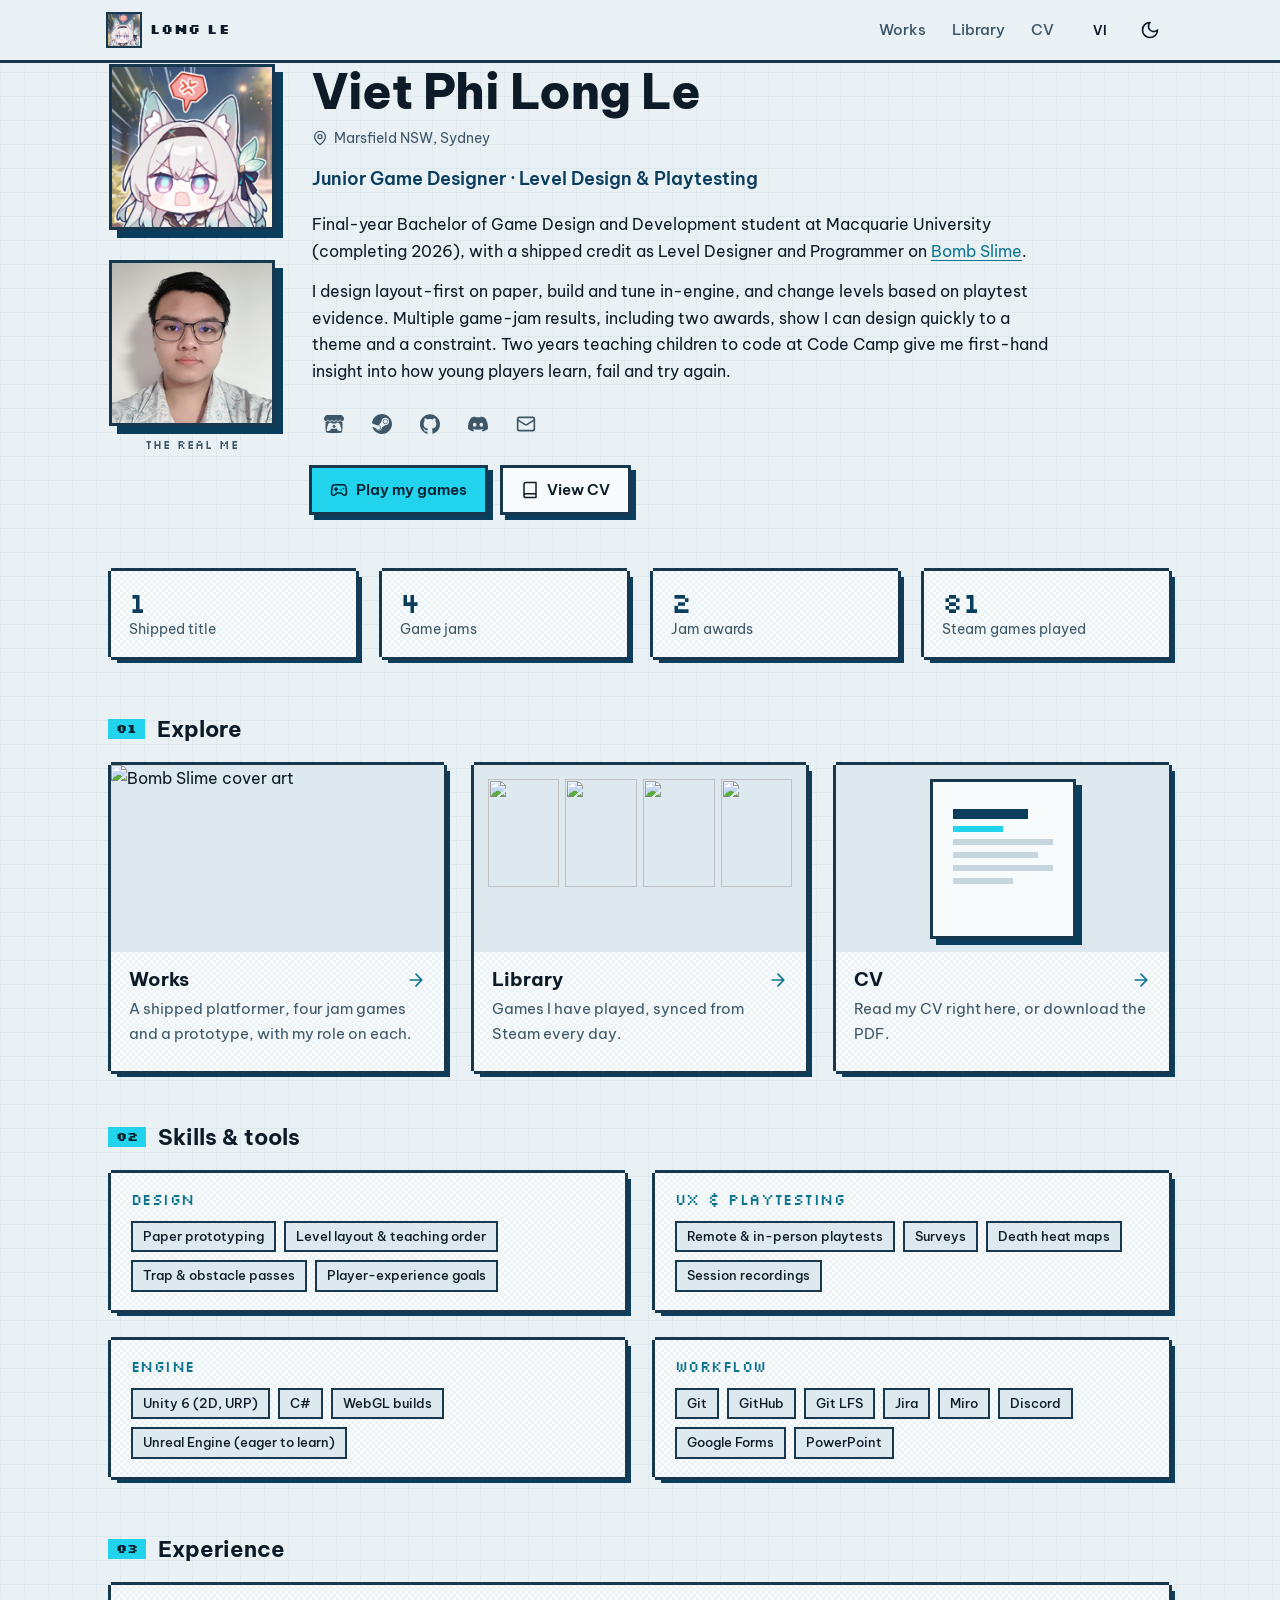
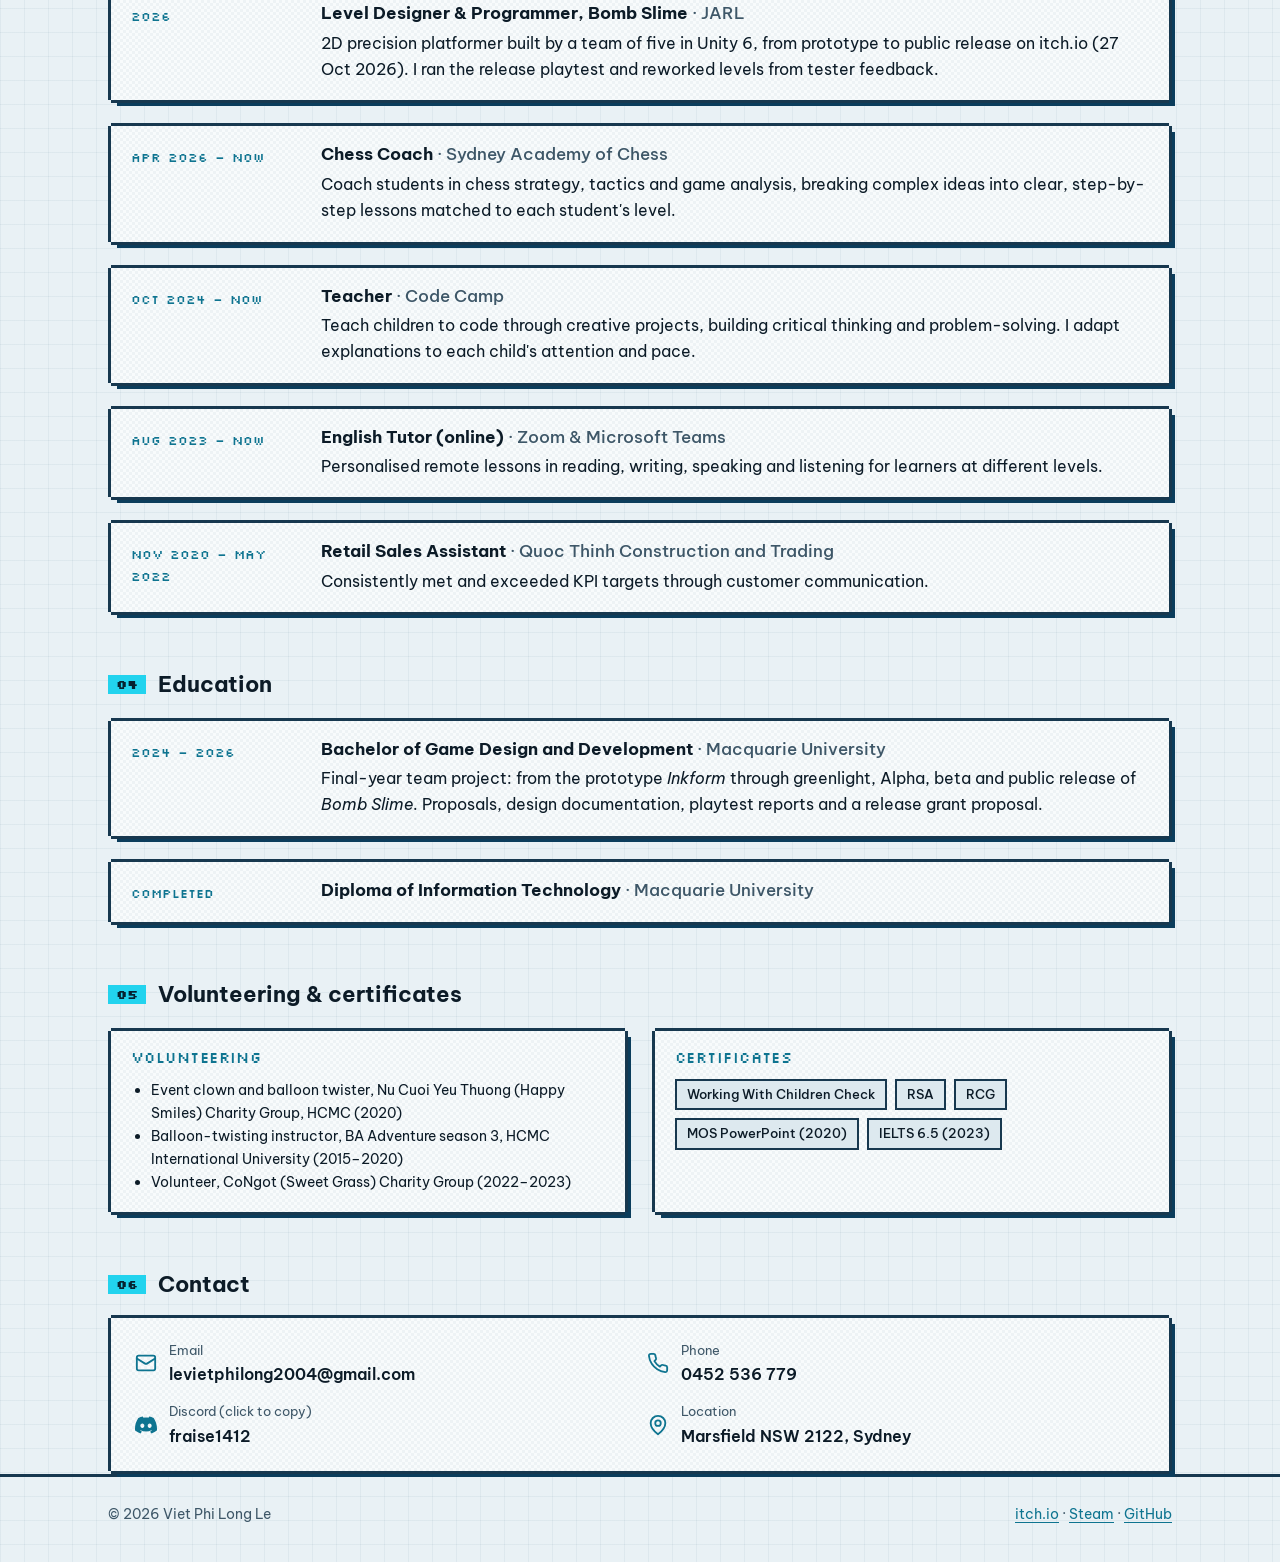
==== commit 61a2fc0c: "Update site from latest CV and add real portrait - Add portrait photo below the avatar in the home h" ====
--- a/index.html
+++ b/index.html
@@ -44,14 +44,20 @@
   <main id="main" class="container">
     <!-- Hero -->
     <section class="hero" aria-labelledby="name">
-      <img class="avatar" src="assets/avatar.jpg" alt="Long's avatar" width="160" height="160" data-i18n-attr="alt:home.avatarAlt">
+      <div class="hero-media">
+        <img class="avatar" src="assets/avatar.jpg" alt="Long's avatar" width="160" height="160" data-i18n-attr="alt:home.avatarAlt">
+        <figure class="portrait">
+          <img class="avatar" src="assets/portrait.png" alt="Photo of Viet Phi Long Le" width="160" height="160" data-i18n-attr="alt:home.portraitAlt">
+          <figcaption data-i18n="home.portraitCap">The real me</figcaption>
+        </figure>
+      </div>
       <div>
         <h1 id="name" data-i18n="name">Viet Phi Long Le</h1>
         <div class="loc"><svg aria-hidden="true"><use href="#i-pin"/></svg><span data-i18n="home.loc">Marsfield NSW, Sydney</span></div>
         <p class="role" data-i18n="home.role">Junior Game Designer · Level Design &amp; Playtesting</p>
         <div class="intro">
           <p data-i18n-html="home.intro1">Final-year Bachelor of Game Design and Development student at Macquarie University (completing 2026), with a shipped credit as Level Designer and Programmer on <a href="works.html#bomb-slime">Bomb Slime</a>.</p>
-          <p data-i18n="home.intro2">I design layout-first on paper, build and tune in-engine, and change levels based on playtest evidence. Three game-jam results, including two awards, show I can design quickly to a theme and a constraint. Two years teaching children to code at Code Camp give me first-hand insight into how young players learn, fail and try again.</p>
+          <p data-i18n="home.intro2">I design layout-first on paper, build and tune in-engine, and change levels based on playtest evidence. Multiple game-jam results, including two awards, show I can design quickly to a theme and a constraint. Two years teaching children to code at Code Camp give me first-hand insight into how young players learn, fail and try again.</p>
         </div>
         <div class="socials">
           <a class="icon-btn" href="https://lxzero1412.itch.io" target="_blank" rel="noopener" aria-label="itch.io"><svg aria-hidden="true"><use href="#i-itch"/></svg></a>
@@ -146,7 +152,7 @@
           <h3 data-i18n="skills.workflow">Workflow</h3>
           <div class="tags">
             <span class="tag">Git</span><span class="tag">GitHub</span><span class="tag">Git LFS</span>
-            <span class="tag">Jira</span><span class="tag">Discord</span><span class="tag">Google Forms</span><span class="tag">PowerPoint</span>
+            <span class="tag">Jira</span><span class="tag">Miro</span><span class="tag">Discord</span><span class="tag">Google Forms</span><span class="tag">PowerPoint</span>
           </div>
         </div>
       </div>
@@ -161,6 +167,13 @@
           <div>
             <h3><span data-i18n="exp.bsRole">Level Designer &amp; Programmer, Bomb Slime</span> <span class="org">· JARL</span></h3>
             <p data-i18n="exp.bsDesc">2D precision platformer built by a team of five in Unity 6, from prototype to public release on itch.io (27 Oct 2026). I ran the release playtest and reworked levels from tester feedback.</p>
+          </div>
+        </li>
+        <li class="px tl-item">
+          <div class="tl-date" data-i18n="exp.chDate">Apr 2026 – now</div>
+          <div>
+            <h3><span data-i18n="exp.chRole">Chess Coach</span> <span class="org">· Sydney Academy of Chess</span></h3>
+            <p data-i18n="exp.chDesc">Coach students in chess strategy, tactics and game analysis, breaking complex ideas into clear, step-by-step lessons matched to each student's level.</p>
           </div>
         </li>
         <li class="px tl-item">
--- a/styles.css
+++ b/styles.css
@@ -200,6 +200,11 @@
 @media (min-width: 760px) { .hero { grid-template-columns: 168px 1fr; gap: 36px; } }
 .avatar { width: 136px; height: 136px; box-shadow: 0 0 0 var(--px) var(--line), 8px 8px 0 var(--px) var(--shadow); margin: 4px; }
 @media (min-width: 760px) { .avatar { width: 160px; height: 160px; } }
+.hero-media { display: flex; flex-wrap: wrap; gap: 24px; align-items: flex-start; }
+@media (min-width: 760px) { .hero-media { flex-direction: column; gap: 28px; } }
+.portrait { margin: 0; }
+.portrait img { display: block; object-fit: cover; }
+.portrait figcaption { font-family: var(--font-px); font-size: 12px; color: var(--muted); margin-top: 12px; text-align: center; letter-spacing: .03em; }
 .hero h1 { font-size: clamp(32px, 6vw, 48px); font-weight: 800; letter-spacing: -.01em; }
 .hero .role { font-size: 18px; font-weight: 600; margin: 10px 0 18px; color: var(--primary); }
 .hero .loc { display: inline-flex; align-items: center; gap: 6px; color: var(--muted); font-size: 14px; margin-top: 6px; }
@@ -282,6 +287,7 @@
 .work-card .body { padding: 16px 18px 20px; display: flex; flex-direction: column; gap: 8px; flex: 1; }
 .work-card h3 { font-size: 19px; }
 .work-card .meta { font-size: 14px; color: var(--muted); }
+.work-card .role { font-size: 14px; font-weight: 600; margin-top: -4px; }
 .work-card .lesson { font-size: 15px; border-left: var(--px) solid var(--accent-fill); padding-left: 10px; color: var(--muted); }
 .work-card .play { margin-top: auto; padding-top: 6px; font-weight: 600; display: inline-flex; align-items: center; gap: 6px; }
 .work-card .play svg { width: 16px; height: 16px; }
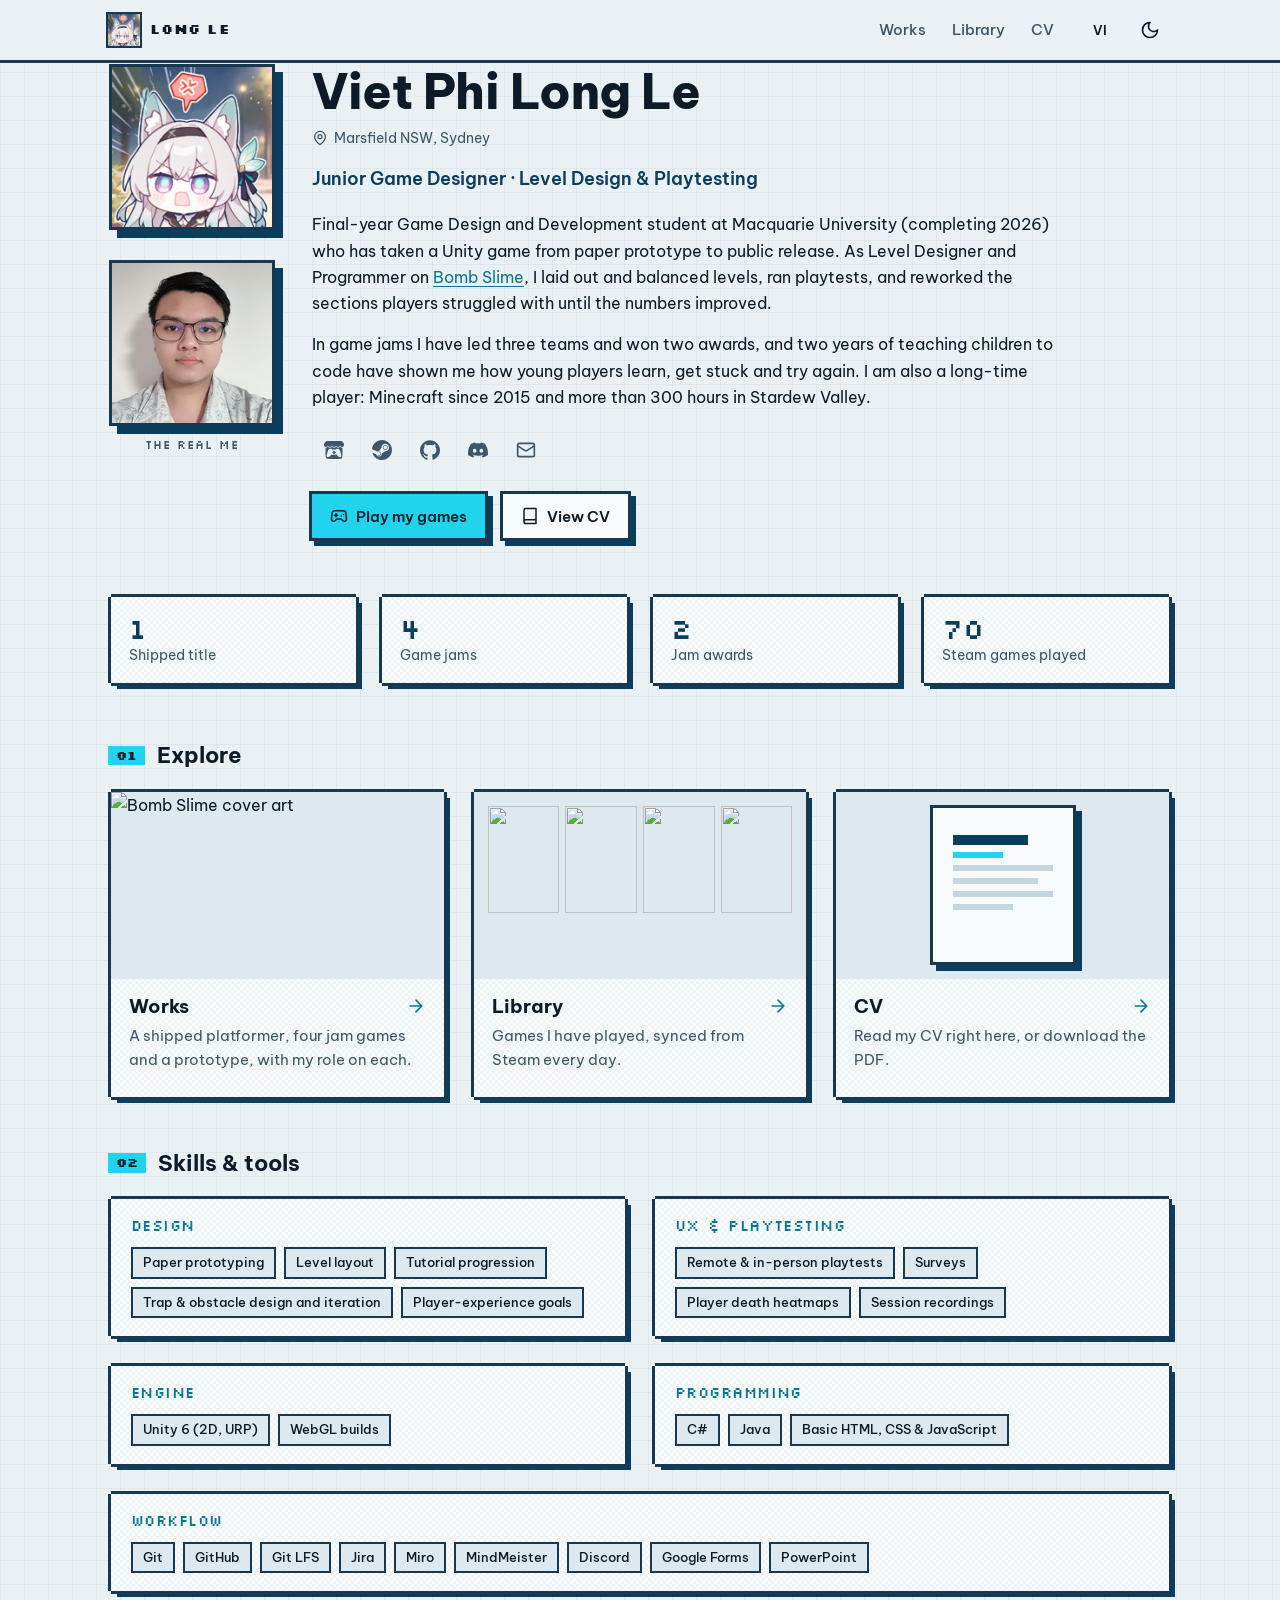
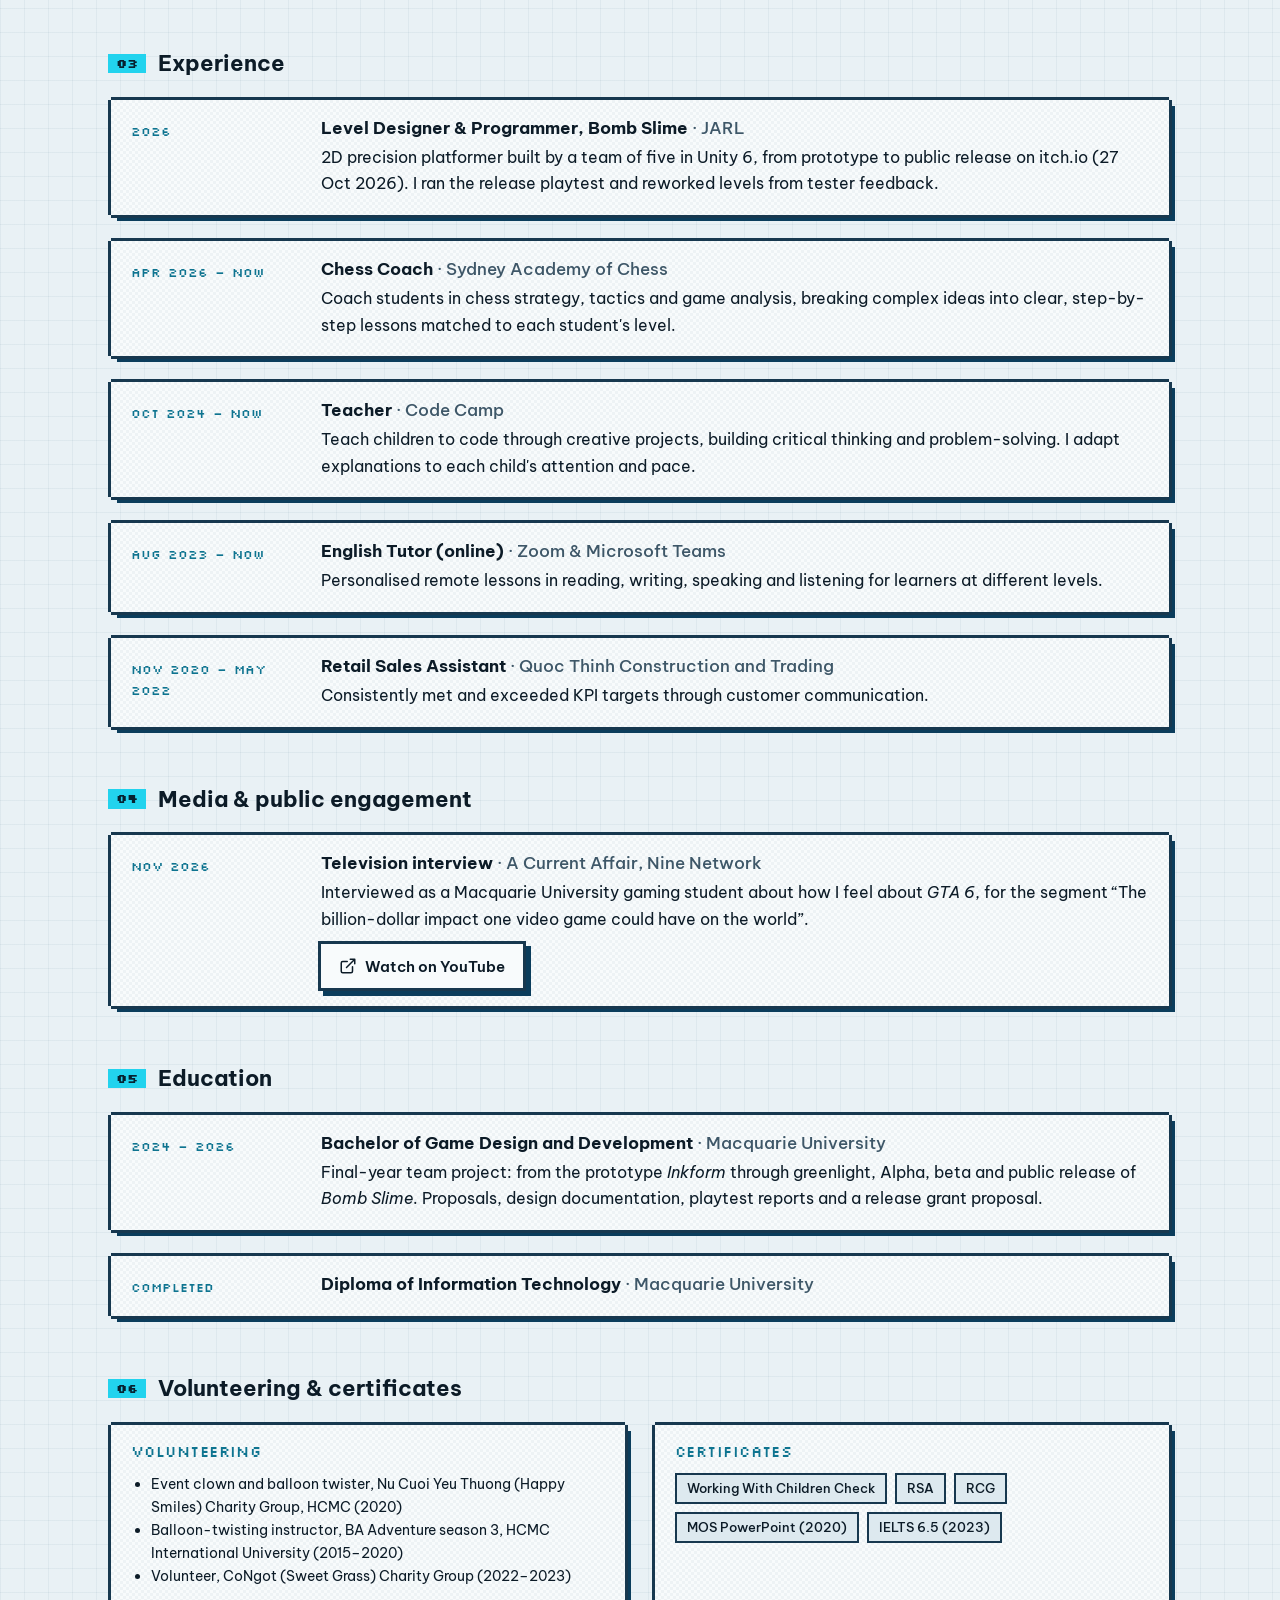
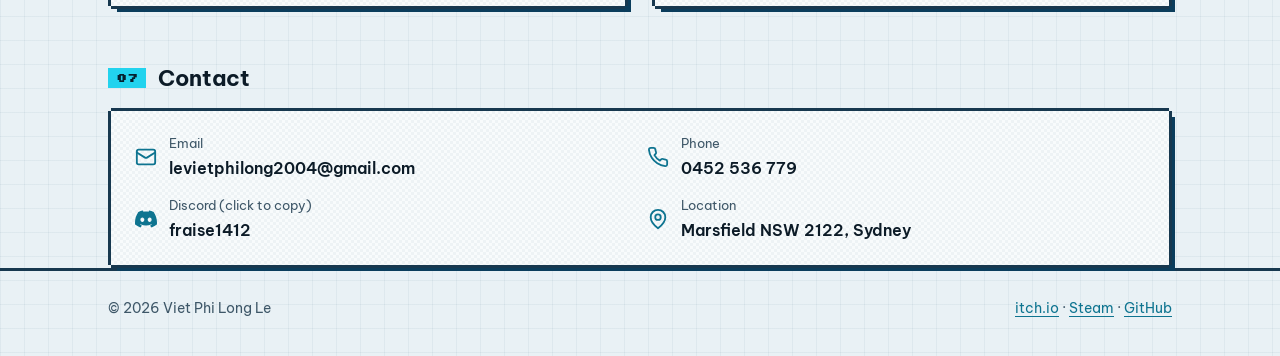
==== commit c8b43cb5: "update new CV" ====
--- a/index.html
+++ b/index.html
@@ -56,8 +56,8 @@
         <div class="loc"><svg aria-hidden="true"><use href="#i-pin"/></svg><span data-i18n="home.loc">Marsfield NSW, Sydney</span></div>
         <p class="role" data-i18n="home.role">Junior Game Designer · Level Design &amp; Playtesting</p>
         <div class="intro">
-          <p data-i18n-html="home.intro1">Final-year Bachelor of Game Design and Development student at Macquarie University (completing 2026), with a shipped credit as Level Designer and Programmer on <a href="works.html#bomb-slime">Bomb Slime</a>.</p>
-          <p data-i18n="home.intro2">I design layout-first on paper, build and tune in-engine, and change levels based on playtest evidence. Multiple game-jam results, including two awards, show I can design quickly to a theme and a constraint. Two years teaching children to code at Code Camp give me first-hand insight into how young players learn, fail and try again.</p>
+          <p data-i18n-html="home.intro1">Final-year Game Design and Development student at Macquarie University (completing 2026) who has taken a Unity game from paper prototype to public release. As Level Designer and Programmer on <a href="works.html#bomb-slime">Bomb Slime</a>, I laid out and balanced levels, ran playtests, and reworked the sections players struggled with until the numbers improved.</p>
+          <p data-i18n="home.intro2">In game jams I have led three teams and won two awards, and two years of teaching children to code have shown me how young players learn, get stuck and try again. I am also a long-time player: Minecraft since 2015 and more than 300 hours in Stardew Valley.</p>
         </div>
         <div class="socials">
           <a class="icon-btn" href="https://lxzero1412.itch.io" target="_blank" rel="noopener" aria-label="itch.io"><svg aria-hidden="true"><use href="#i-itch"/></svg></a>
@@ -125,8 +125,9 @@
           <h3 data-i18n="skills.design">Design</h3>
           <div class="tags">
             <span class="tag" data-i18n="skills.d1">Paper prototyping</span>
-            <span class="tag" data-i18n="skills.d2">Level layout &amp; teaching order</span>
-            <span class="tag" data-i18n="skills.d3">Trap &amp; obstacle passes</span>
+            <span class="tag" data-i18n="skills.d2">Level layout</span>
+            <span class="tag" data-i18n="skills.d5">Tutorial progression</span>
+            <span class="tag" data-i18n="skills.d3">Trap &amp; obstacle design and iteration</span>
             <span class="tag" data-i18n="skills.d4">Player-experience goals</span>
           </div>
         </div>
@@ -135,7 +136,7 @@
           <div class="tags">
             <span class="tag" data-i18n="skills.u1">Remote &amp; in-person playtests</span>
             <span class="tag" data-i18n="skills.u2">Surveys</span>
-            <span class="tag" data-i18n="skills.u3">Death heat maps</span>
+            <span class="tag" data-i18n="skills.u3">Player death heatmaps</span>
             <span class="tag" data-i18n="skills.u4">Session recordings</span>
           </div>
         </div>
@@ -143,16 +144,21 @@
           <h3 data-i18n="skills.engine">Engine</h3>
           <div class="tags">
             <span class="tag">Unity 6 (2D, URP)</span>
-            <span class="tag">C#</span>
             <span class="tag" data-i18n="skills.e3">WebGL builds</span>
-            <span class="tag" data-i18n="skills.e4">Unreal Engine (eager to learn)</span>
-          </div>
-        </div>
-        <div class="px skill-group">
+          </div>
+        </div>
+        <div class="px skill-group">
+          <h3 data-i18n="skills.programming">Programming</h3>
+          <div class="tags">
+            <span class="tag">C#</span><span class="tag">Java</span>
+            <span class="tag" data-i18n="skills.p3">Basic HTML, CSS &amp; JavaScript</span>
+          </div>
+        </div>
+        <div class="px skill-group span-all">
           <h3 data-i18n="skills.workflow">Workflow</h3>
           <div class="tags">
             <span class="tag">Git</span><span class="tag">GitHub</span><span class="tag">Git LFS</span>
-            <span class="tag">Jira</span><span class="tag">Miro</span><span class="tag">Discord</span><span class="tag">Google Forms</span><span class="tag">PowerPoint</span>
+            <span class="tag">Jira</span><span class="tag">Miro</span><span class="tag">MindMeister</span><span class="tag">Discord</span><span class="tag">Google Forms</span><span class="tag">PowerPoint</span>
           </div>
         </div>
       </div>
@@ -200,9 +206,24 @@
       </ol>
     </section>
 
+    <!-- Media -->
+    <section class="section" aria-labelledby="media">
+      <h2 class="section-title" id="media"><span class="idx">04</span><span data-i18n="home.media">Media &amp; public engagement</span></h2>
+      <ol class="timeline">
+        <li class="px tl-item">
+          <div class="tl-date" data-i18n="media.tvDate">Nov 2026</div>
+          <div>
+            <h3><span data-i18n="media.tvRole">Television interview</span> <span class="org">· A Current Affair, Nine Network</span></h3>
+            <p data-i18n-html="media.tvDesc">Interviewed as a Macquarie University gaming student about how I feel about <em>GTA 6</em>, for the segment “The billion-dollar impact one video game could have on the world”.</p>
+            <a class="btn ghost" href="https://youtu.be/vBJLlxDT4jM" target="_blank" rel="noopener"><svg aria-hidden="true"><use href="#i-external"/></svg><span data-i18n="media.watch">Watch on YouTube</span></a>
+          </div>
+        </li>
+      </ol>
+    </section>
+
     <!-- Education -->
     <section class="section" aria-labelledby="education">
-      <h2 class="section-title" id="education"><span class="idx">04</span><span data-i18n="home.education">Education</span></h2>
+      <h2 class="section-title" id="education"><span class="idx">05</span><span data-i18n="home.education">Education</span></h2>
       <ol class="timeline">
         <li class="px tl-item">
           <div class="tl-date">2024 – 2026</div>
@@ -222,7 +243,7 @@
 
     <!-- Volunteering -->
     <section class="section" aria-labelledby="volunteering">
-      <h2 class="section-title" id="volunteering"><span class="idx">05</span><span data-i18n="home.volunteering">Volunteering &amp; certificates</span></h2>
+      <h2 class="section-title" id="volunteering"><span class="idx">06</span><span data-i18n="home.volunteering">Volunteering &amp; certificates</span></h2>
       <div class="grid grid-2">
         <div class="px skill-group">
           <h3 data-i18n="vol.title">Volunteering</h3>
@@ -246,7 +267,7 @@
 
     <!-- Contact -->
     <section class="section" aria-labelledby="contact">
-      <h2 class="section-title" id="contact"><span class="idx">06</span><span data-i18n="home.contact">Contact</span></h2>
+      <h2 class="section-title" id="contact"><span class="idx">07</span><span data-i18n="home.contact">Contact</span></h2>
       <div class="px contact">
         <div class="contact-row"><svg aria-hidden="true"><use href="#i-mail"/></svg><div><span class="k" data-i18n="contact.email">Email</span><a class="v" href="mailto:levietphilong2004@gmail.com">levietphilong2004@gmail.com</a></div></div>
         <div class="contact-row"><svg aria-hidden="true"><use href="#i-phone"/></svg><div><span class="k" data-i18n="contact.phone">Phone</span><a class="v" href="tel:+61452536779">0452 536 779</a></div></div>
--- a/styles.css
+++ b/styles.css
@@ -287,6 +287,9 @@
 .work-card .body { padding: 16px 18px 20px; display: flex; flex-direction: column; gap: 8px; flex: 1; }
 .work-card h3 { font-size: 19px; }
 .work-card .meta { font-size: 14px; color: var(--muted); }
+@media (min-width: 720px) { .grid-2 > .span-all { grid-column: 1 / -1; } }
+.tl-item .btn { margin-top: 12px; }
+.work-card .did strong { color: var(--text); }
 .work-card .role { font-size: 14px; font-weight: 600; margin-top: -4px; }
 .work-card .lesson { font-size: 15px; border-left: var(--px) solid var(--accent-fill); padding-left: 10px; color: var(--muted); }
 .work-card .play { margin-top: auto; padding-top: 6px; font-weight: 600; display: inline-flex; align-items: center; gap: 6px; }
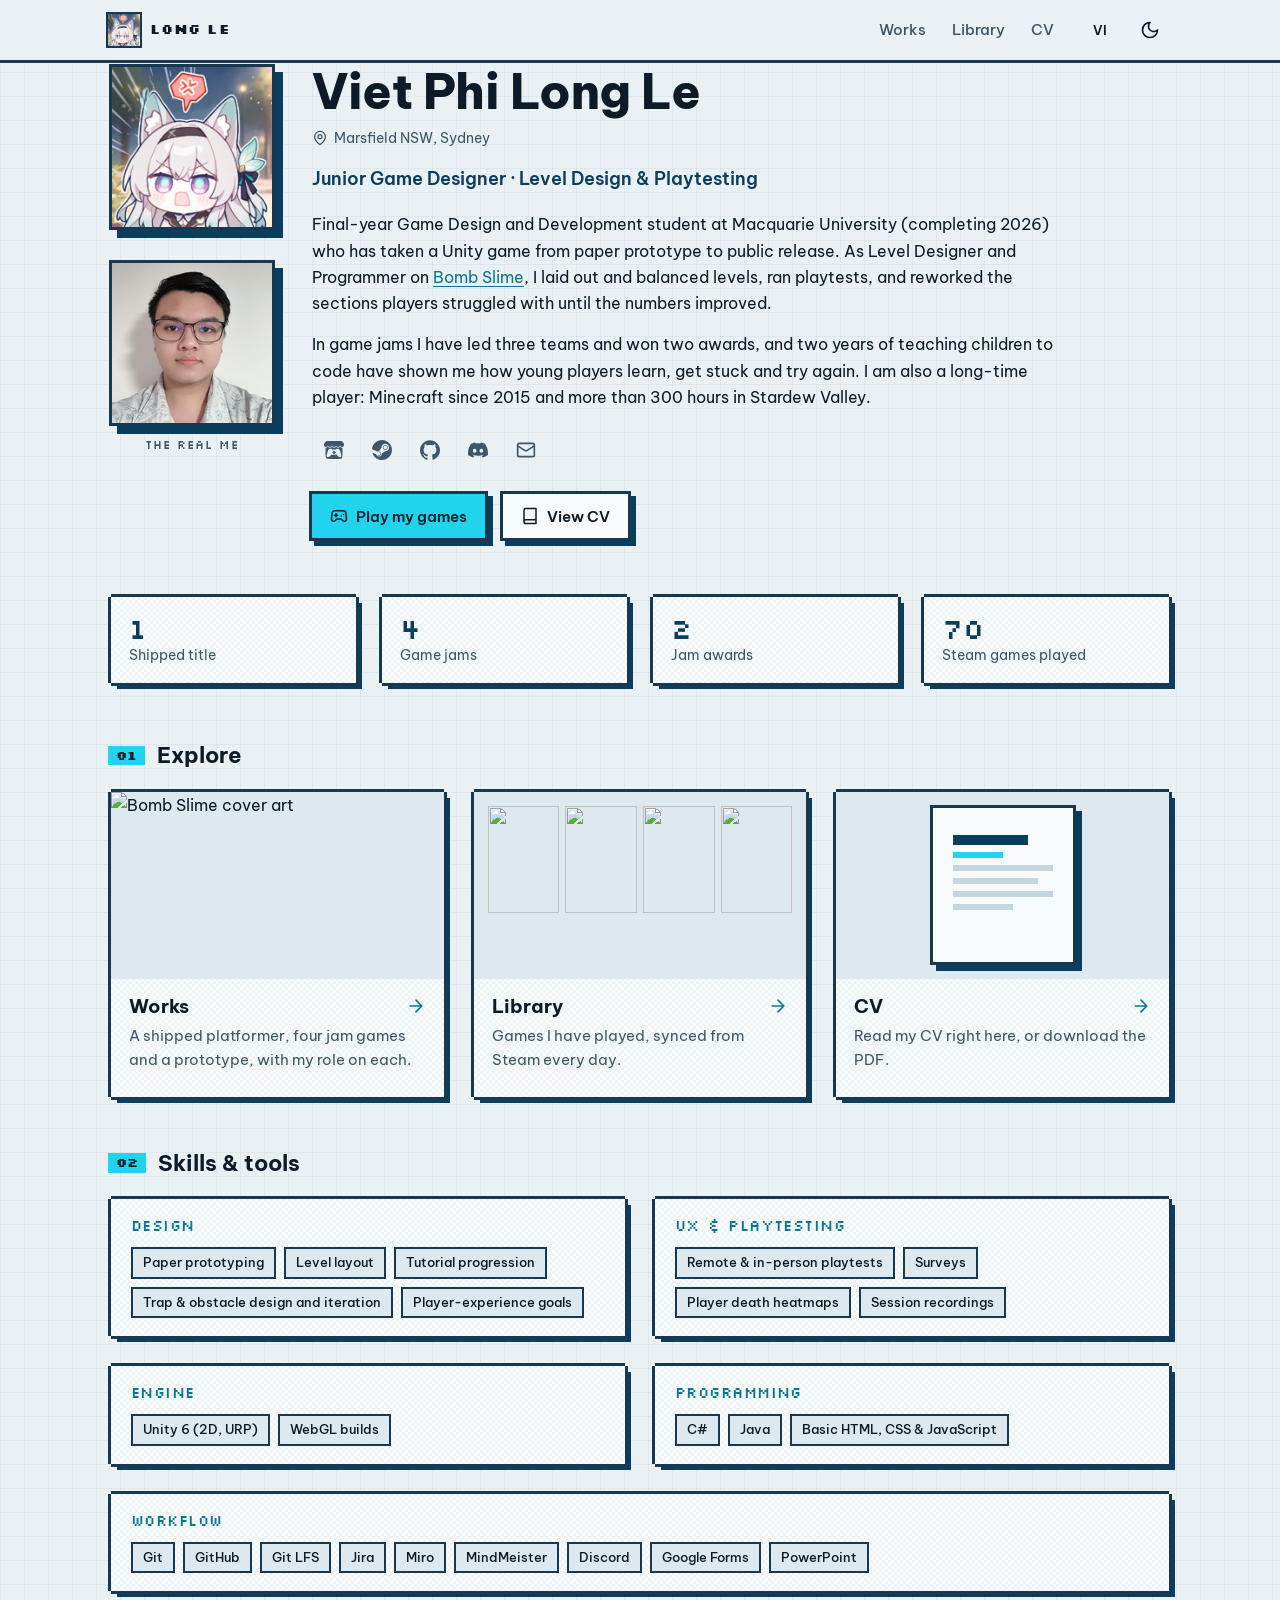
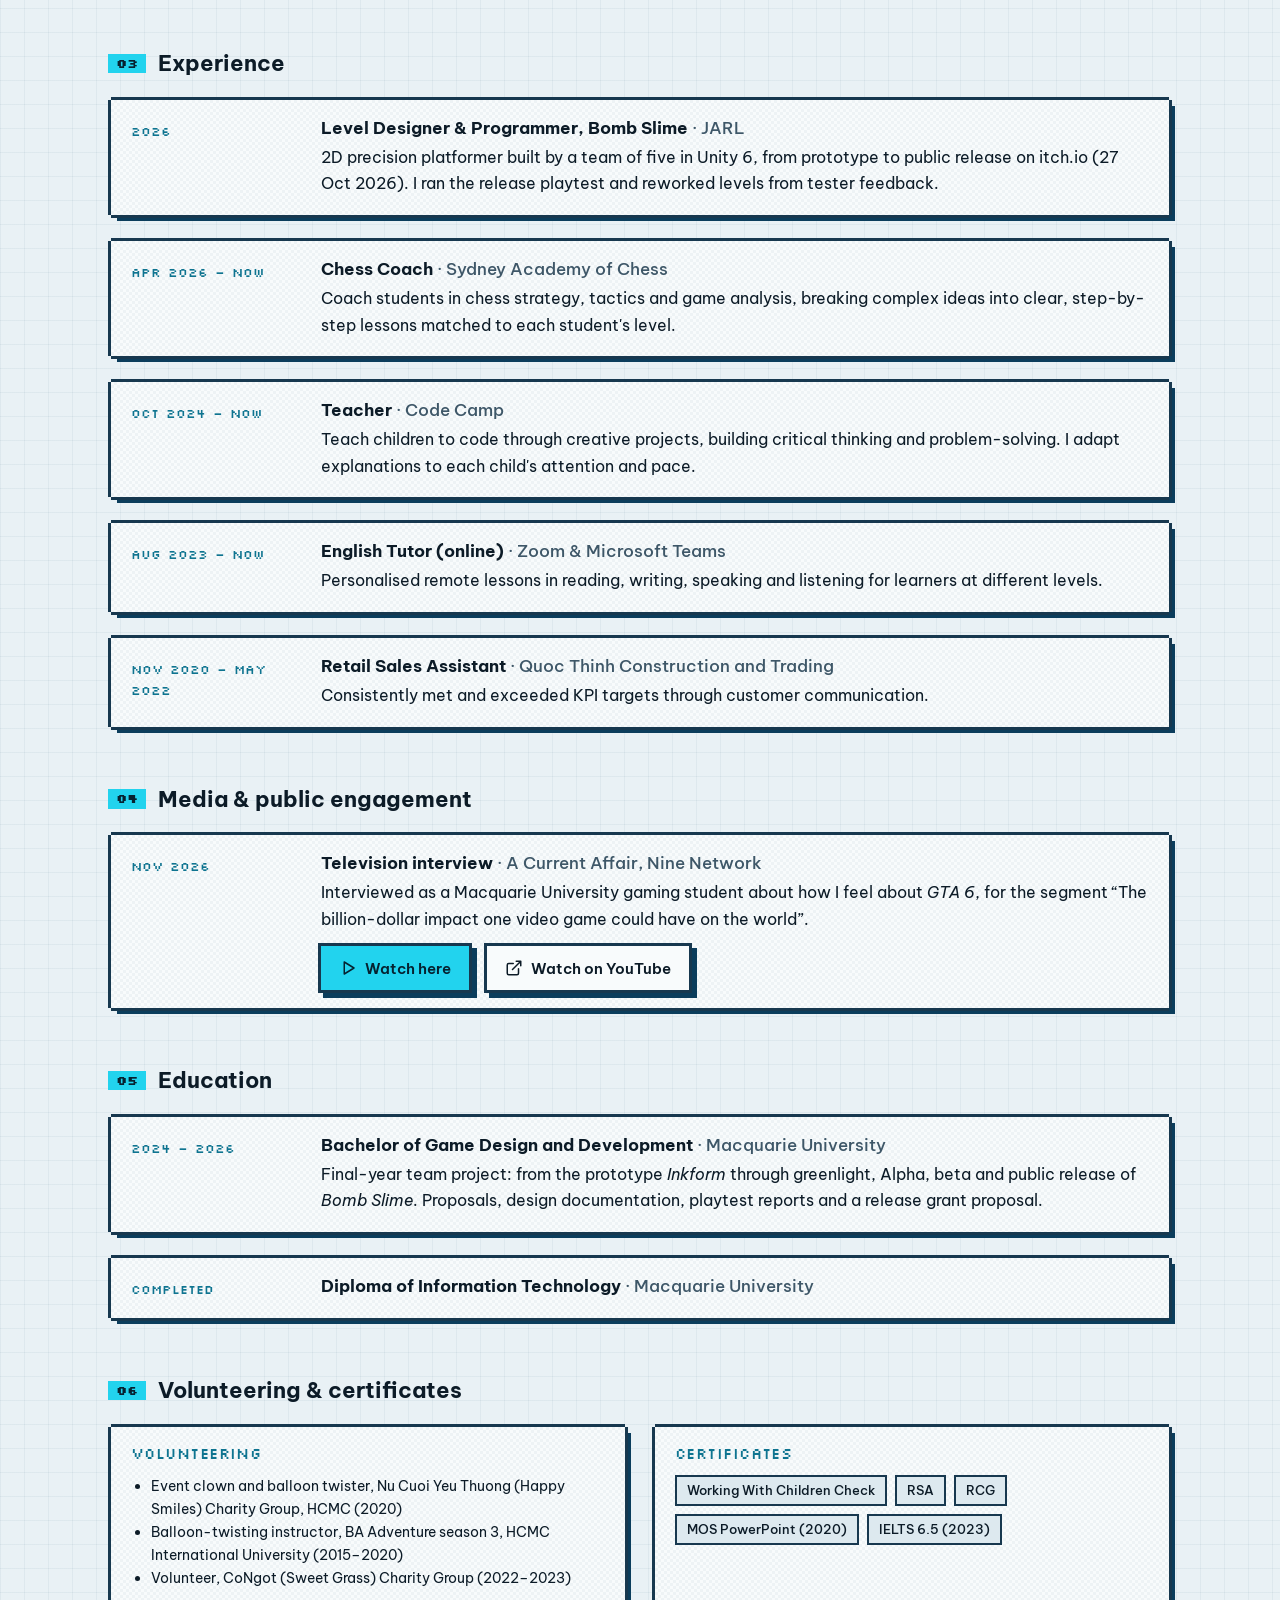
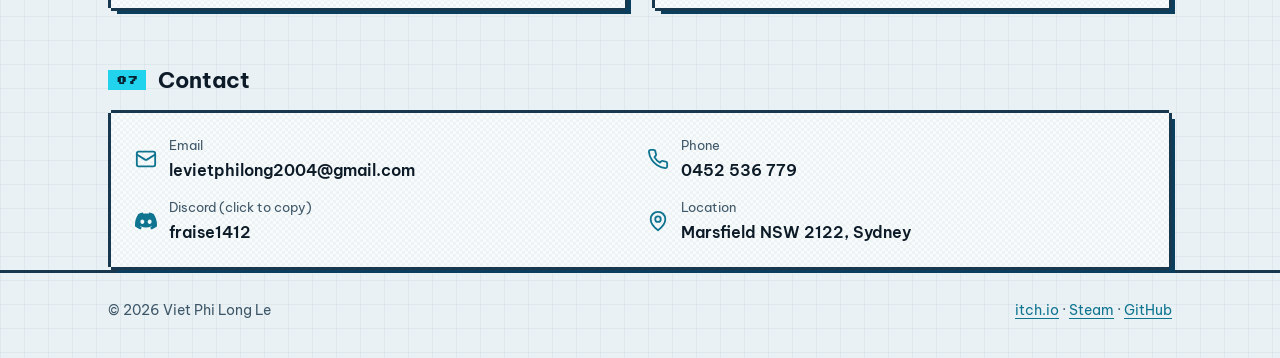
==== commit 305c38c9: "update video" ====
--- a/index.html
+++ b/index.html
@@ -215,7 +215,11 @@
           <div>
             <h3><span data-i18n="media.tvRole">Television interview</span> <span class="org">· A Current Affair, Nine Network</span></h3>
             <p data-i18n-html="media.tvDesc">Interviewed as a Macquarie University gaming student about how I feel about <em>GTA 6</em>, for the segment “The billion-dollar impact one video game could have on the world”.</p>
-            <a class="btn ghost" href="https://youtu.be/vBJLlxDT4jM" target="_blank" rel="noopener"><svg aria-hidden="true"><use href="#i-external"/></svg><span data-i18n="media.watch">Watch on YouTube</span></a>
+            <div class="hero-cta tl-actions">
+              <button class="btn" type="button" data-video="vBJLlxDT4jM" data-video-title="A Current Affair interview" aria-expanded="false" aria-controls="tv-video"><svg aria-hidden="true"><use href="#i-play"/></svg><span data-video-label>Watch here</span></button>
+              <a class="btn ghost" href="https://youtu.be/vBJLlxDT4jM" target="_blank" rel="noopener"><svg aria-hidden="true"><use href="#i-external"/></svg><span data-i18n="media.watch">Watch on YouTube</span></a>
+            </div>
+            <div class="px video-embed" id="tv-video" hidden></div>
           </div>
         </li>
       </ol>
--- a/styles.css
+++ b/styles.css
@@ -288,7 +288,9 @@
 .work-card h3 { font-size: 19px; }
 .work-card .meta { font-size: 14px; color: var(--muted); }
 @media (min-width: 720px) { .grid-2 > .span-all { grid-column: 1 / -1; } }
-.tl-item .btn { margin-top: 12px; }
+.tl-actions { margin-top: 14px; }
+.video-embed { margin-top: 20px; aspect-ratio: 16 / 9; overflow: hidden; background: #000; }
+.video-embed iframe { display: block; width: 100%; height: 100%; border: 0; }
 .work-card .did strong { color: var(--text); }
 .work-card .role { font-size: 14px; font-weight: 600; margin-top: -4px; }
 .work-card .lesson { font-size: 15px; border-left: var(--px) solid var(--accent-fill); padding-left: 10px; color: var(--muted); }
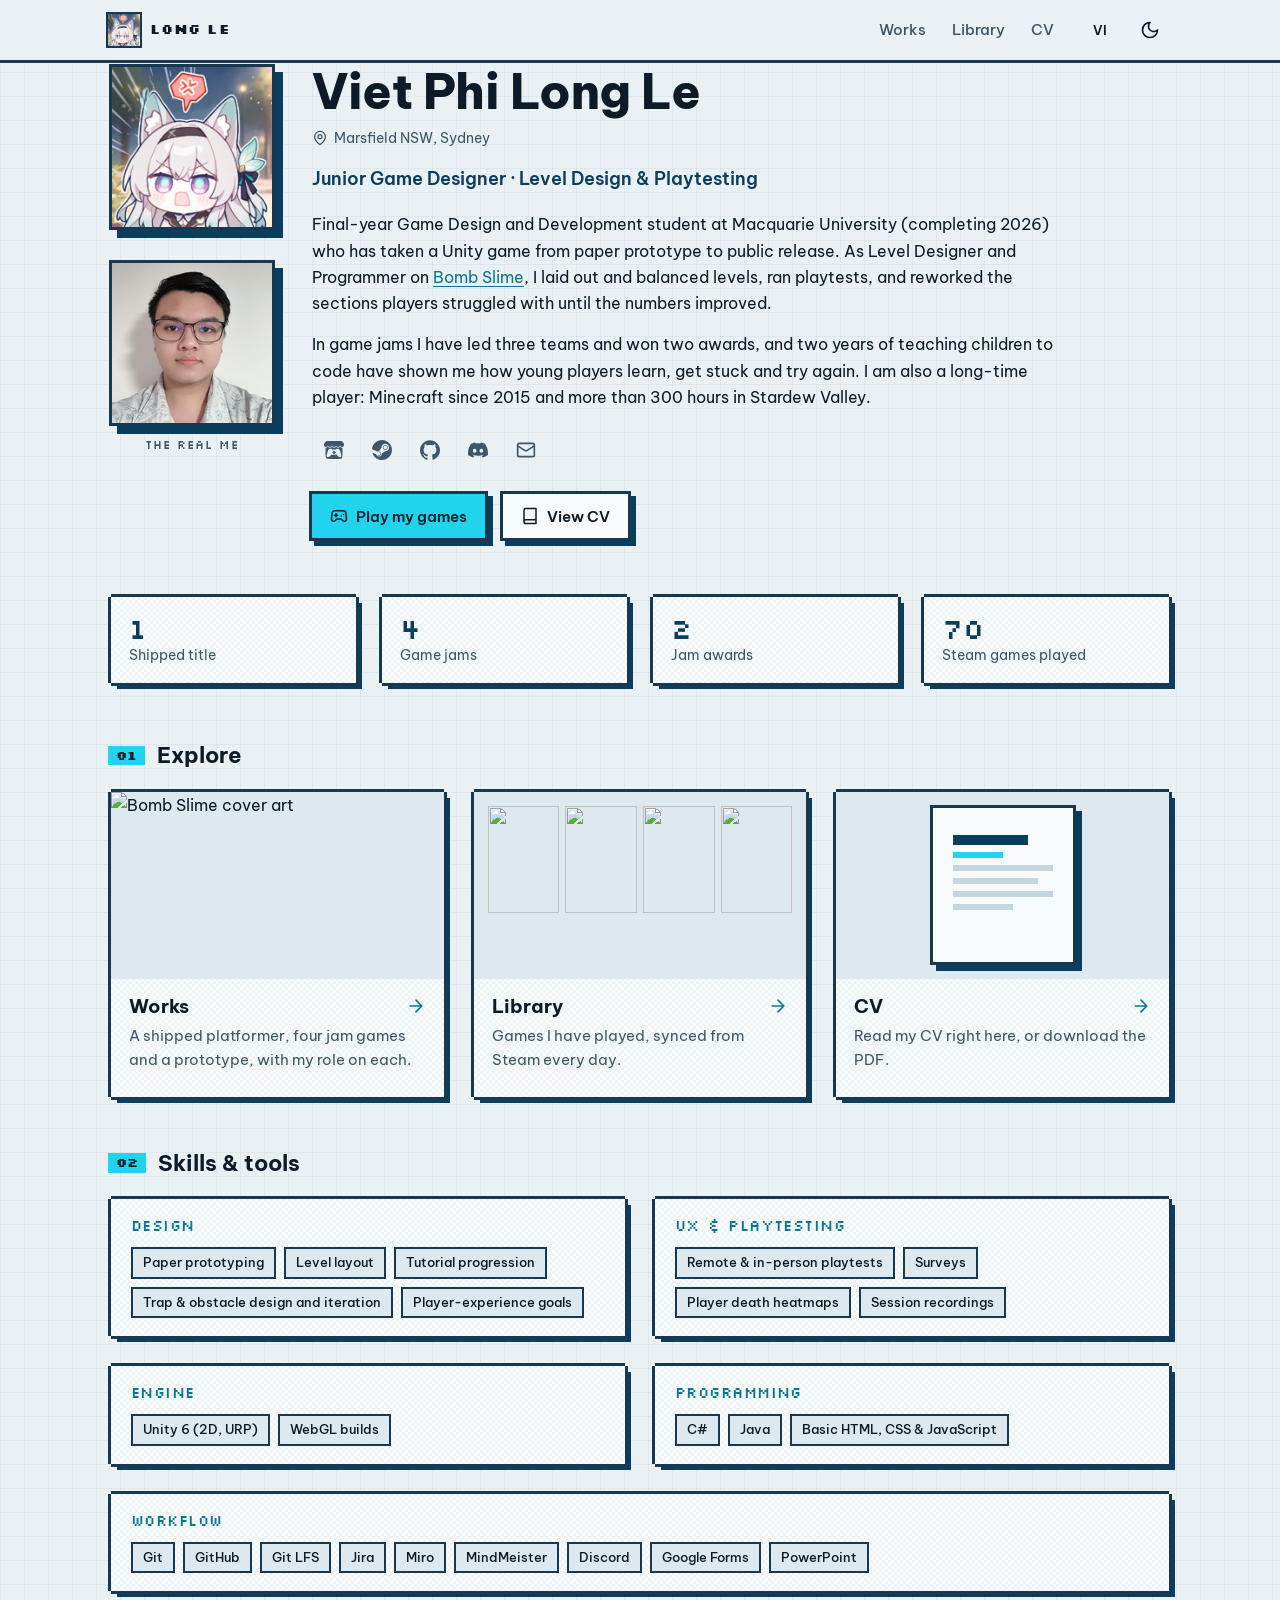
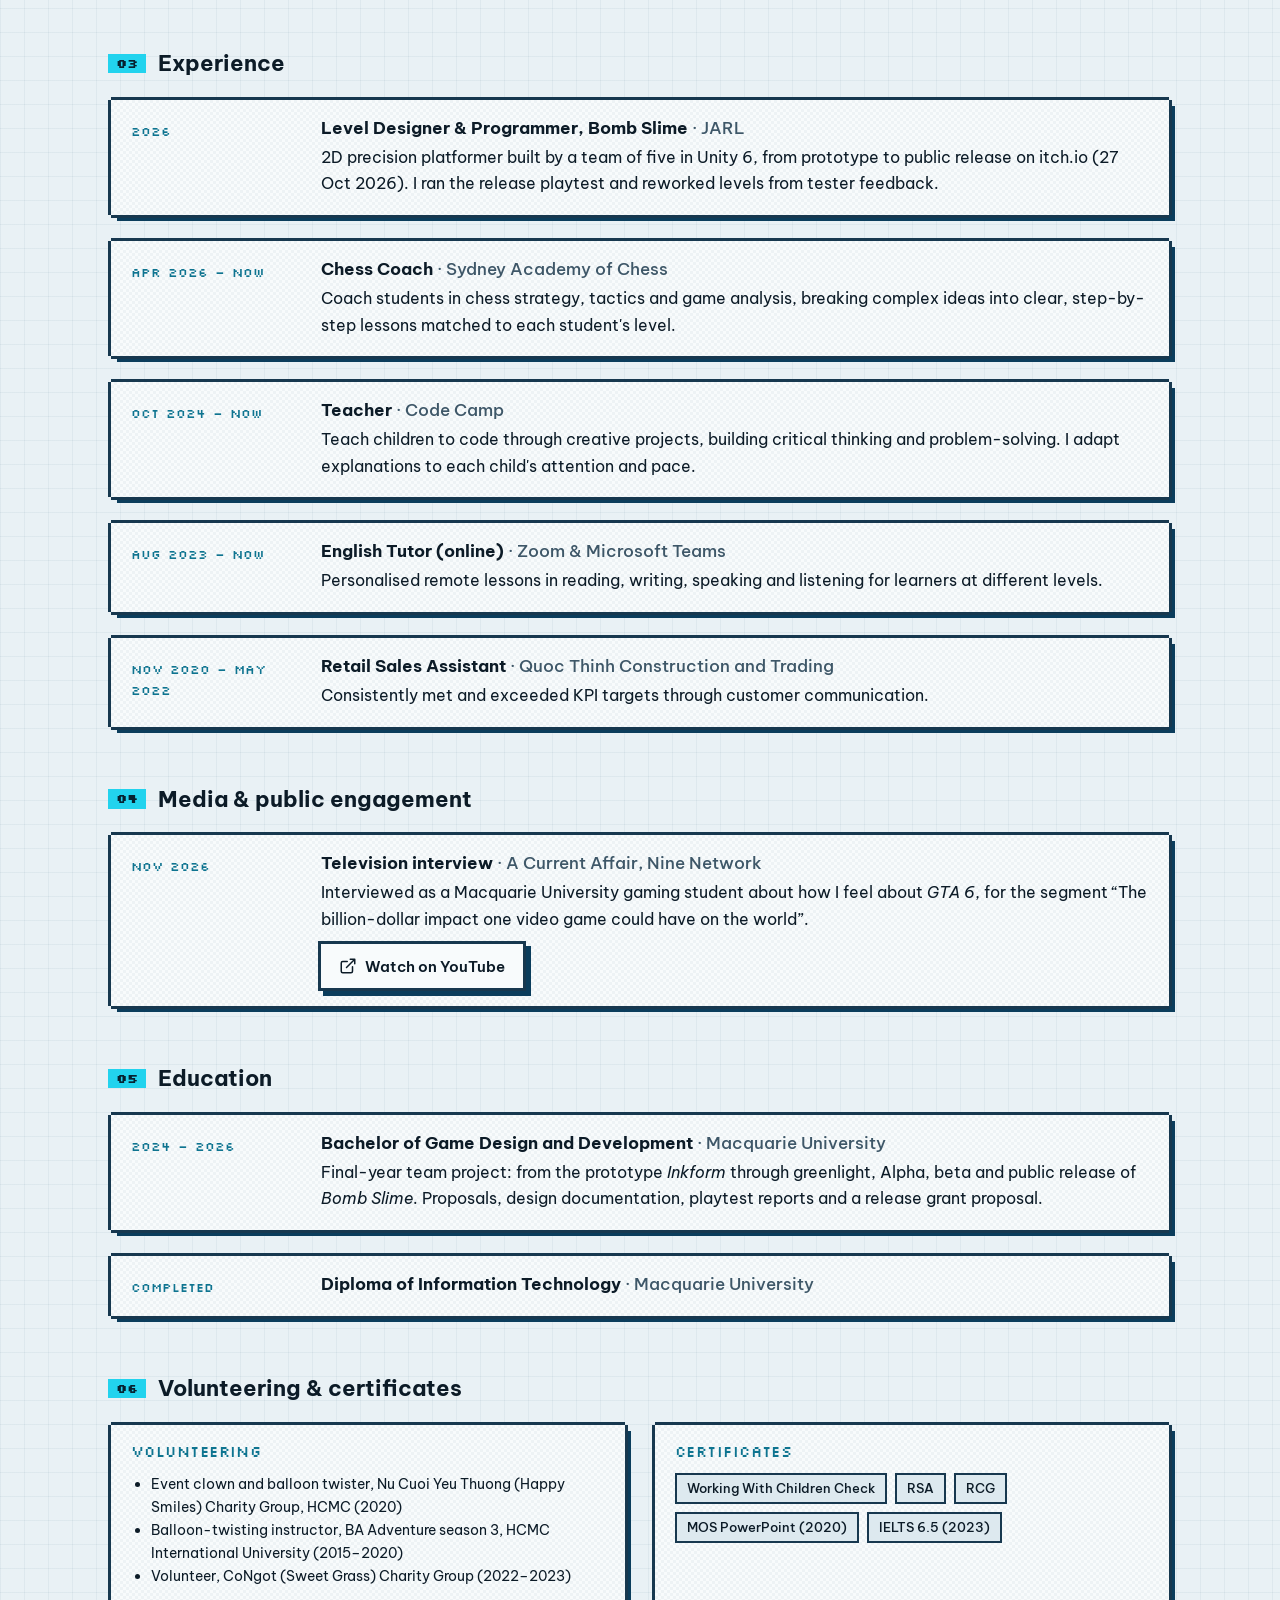
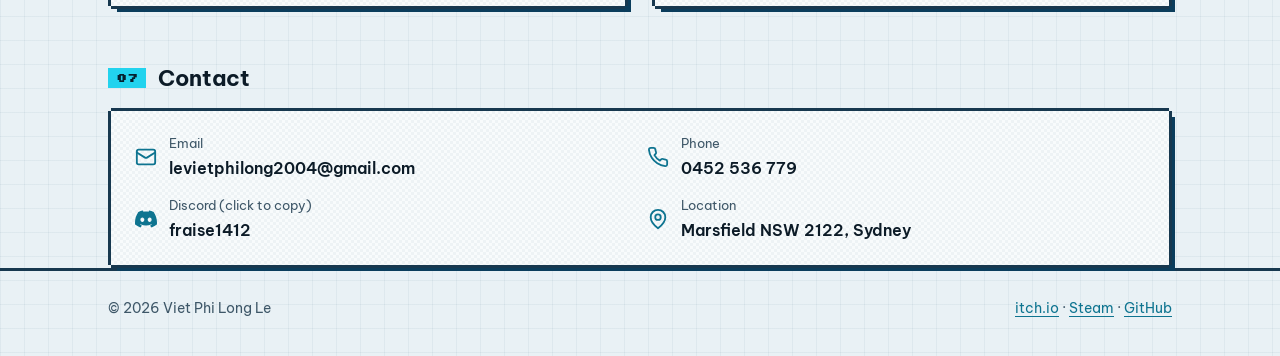
==== commit baa609e9: "Revert "update video" This reverts commit 305c38c99453b666cae11a178d723a12e068e1a8." ====
--- a/index.html
+++ b/index.html
@@ -215,11 +215,7 @@
           <div>
             <h3><span data-i18n="media.tvRole">Television interview</span> <span class="org">· A Current Affair, Nine Network</span></h3>
             <p data-i18n-html="media.tvDesc">Interviewed as a Macquarie University gaming student about how I feel about <em>GTA 6</em>, for the segment “The billion-dollar impact one video game could have on the world”.</p>
-            <div class="hero-cta tl-actions">
-              <button class="btn" type="button" data-video="vBJLlxDT4jM" data-video-title="A Current Affair interview" aria-expanded="false" aria-controls="tv-video"><svg aria-hidden="true"><use href="#i-play"/></svg><span data-video-label>Watch here</span></button>
-              <a class="btn ghost" href="https://youtu.be/vBJLlxDT4jM" target="_blank" rel="noopener"><svg aria-hidden="true"><use href="#i-external"/></svg><span data-i18n="media.watch">Watch on YouTube</span></a>
-            </div>
-            <div class="px video-embed" id="tv-video" hidden></div>
+            <a class="btn ghost" href="https://youtu.be/vBJLlxDT4jM" target="_blank" rel="noopener"><svg aria-hidden="true"><use href="#i-external"/></svg><span data-i18n="media.watch">Watch on YouTube</span></a>
           </div>
         </li>
       </ol>
--- a/styles.css
+++ b/styles.css
@@ -288,9 +288,7 @@
 .work-card h3 { font-size: 19px; }
 .work-card .meta { font-size: 14px; color: var(--muted); }
 @media (min-width: 720px) { .grid-2 > .span-all { grid-column: 1 / -1; } }
-.tl-actions { margin-top: 14px; }
-.video-embed { margin-top: 20px; aspect-ratio: 16 / 9; overflow: hidden; background: #000; }
-.video-embed iframe { display: block; width: 100%; height: 100%; border: 0; }
+.tl-item .btn { margin-top: 12px; }
 .work-card .did strong { color: var(--text); }
 .work-card .role { font-size: 14px; font-weight: 600; margin-top: -4px; }
 .work-card .lesson { font-size: 15px; border-left: var(--px) solid var(--accent-fill); padding-left: 10px; color: var(--muted); }
